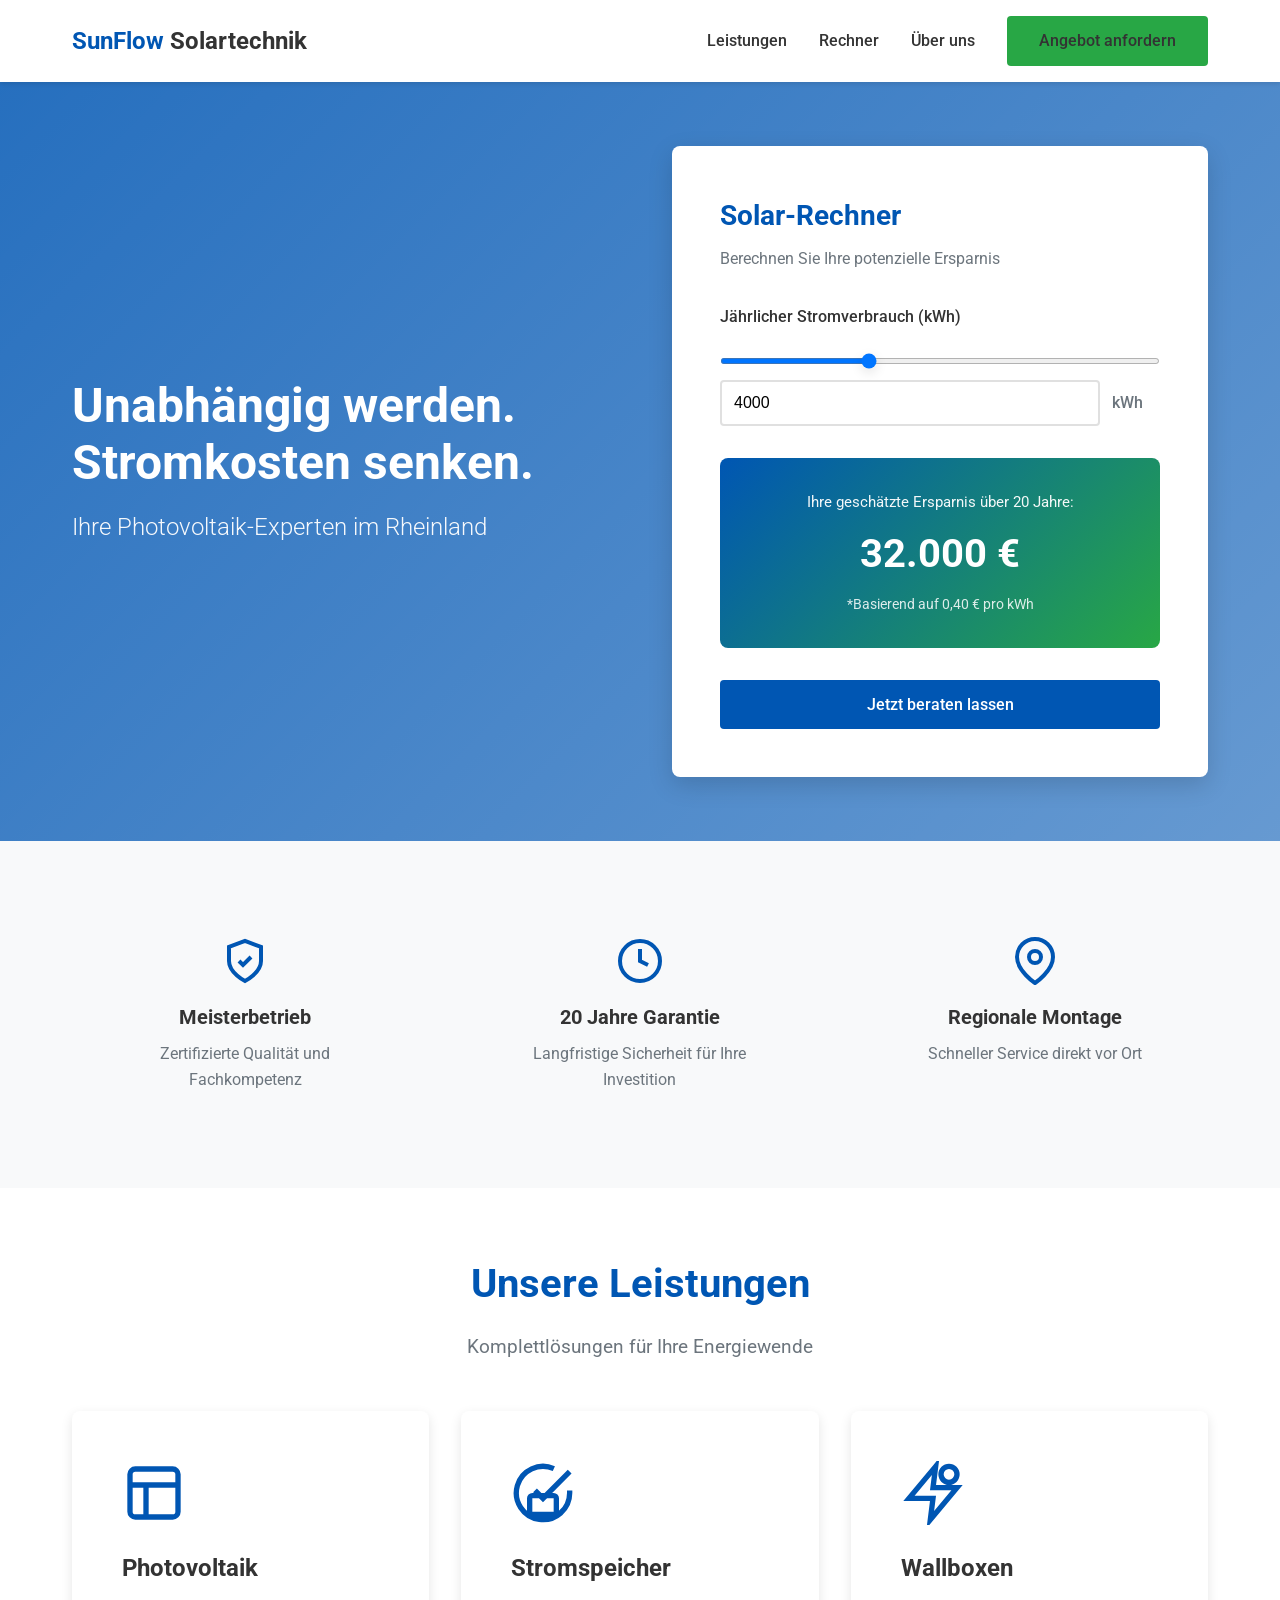
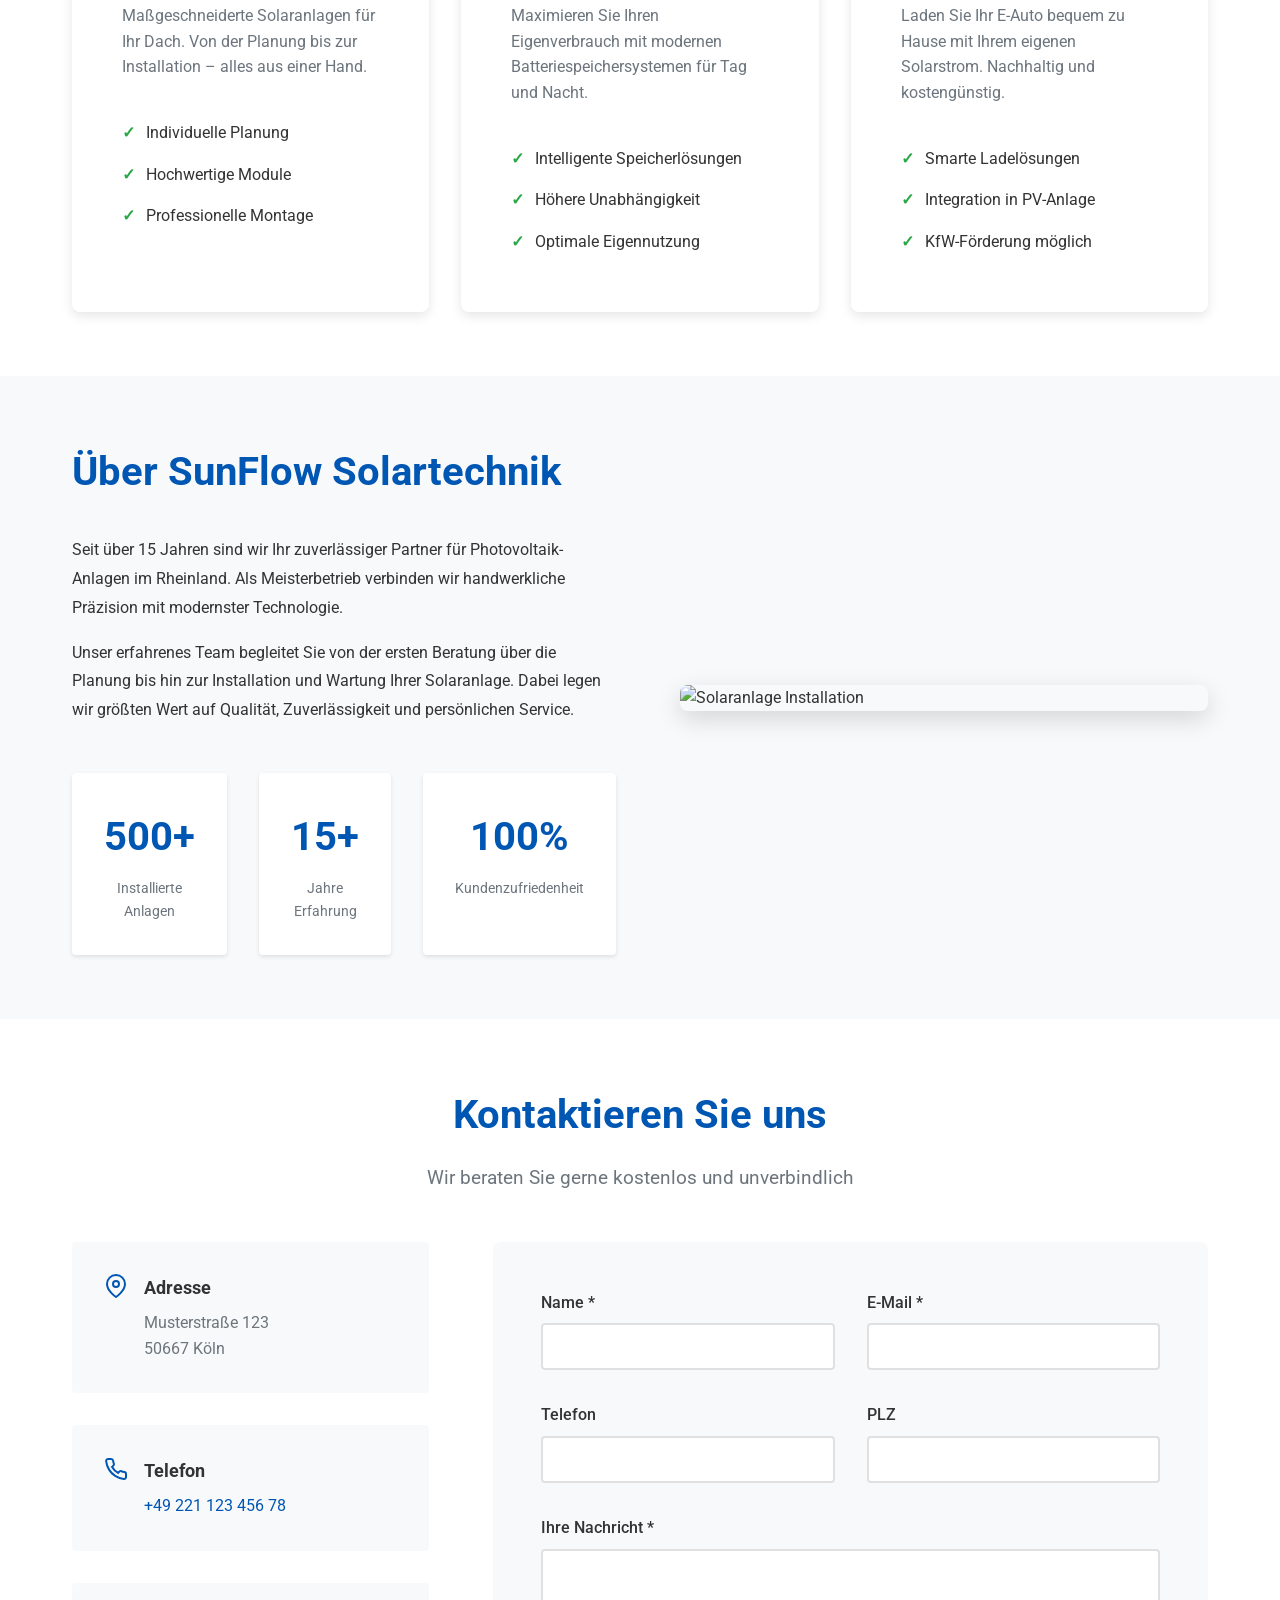
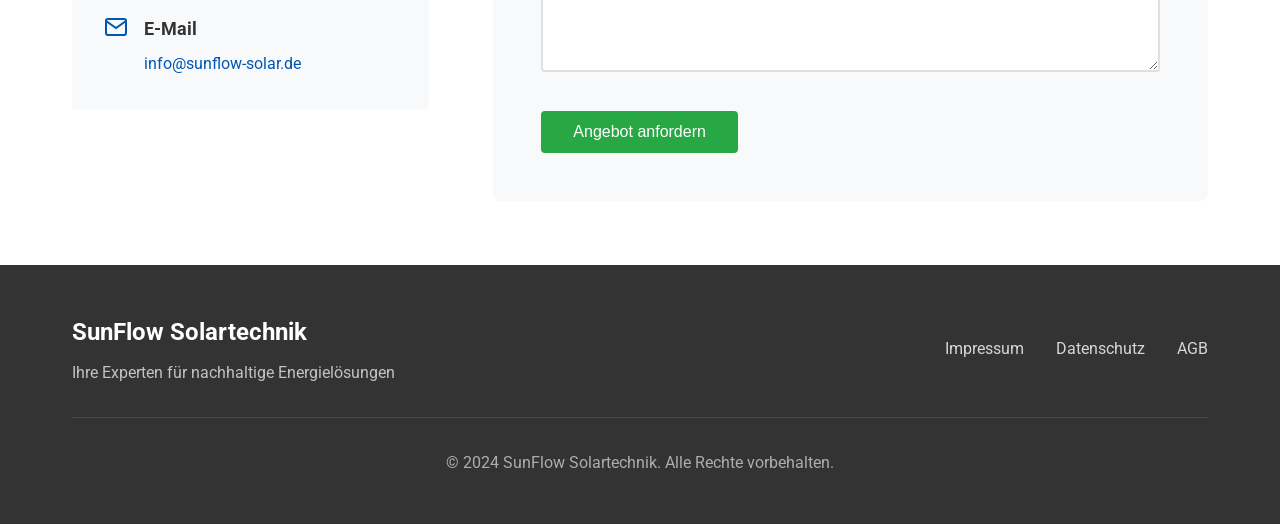
==== index.html @ fd7cbf9b "d" ====
<!DOCTYPE html>
<html lang="de">
<head>
    <meta charset="UTF-8">
    <meta name="viewport" content="width=device-width, initial-scale=1.0">
    <meta name="description" content="SunFlow Solartechnik - Ihre Photovoltaik-Experten im Rheinland. Unabhängig werden und Stromkosten senken mit maßgeschneiderten Solarlösungen.">
    <title>SunFlow Solartechnik | Photovoltaik-Experten im Rheinland</title>
    <link rel="preconnect" href="https://fonts.googleapis.com">
    <link rel="preconnect" href="https://fonts.gstatic.com" crossorigin>
    <link href="https://fonts.googleapis.com/css2?family=Roboto:wght@300;400;500;700&display=swap" rel="stylesheet">
    <link rel="stylesheet" href="styles.css">
</head>
<body>
    <!-- Header -->
    <header class="header">
        <div class="container">
            <div class="header-content">
                <div class="logo">
                    <h1>SunFlow <span>Solartechnik</span></h1>
                </div>
                
                <!-- Mobile Menu Toggle -->
                <button class="mobile-menu-toggle" id="mobileMenuToggle" aria-label="Menü öffnen">
                    <span></span>
                    <span></span>
                    <span></span>
                </button>
                
                <nav class="nav" id="mainNav">
                    <ul>
                        <li><a href="#leistungen">Leistungen</a></li>
                        <li><a href="#rechner">Rechner</a></li>
                        <li><a href="#ueber-uns">Über uns</a></li>
                    </ul>
                    <a href="#kontakt" class="btn btn-primary">Angebot anfordern</a>
                </nav>
            </div>
        </div>
    </header>

    <!-- Hero Section with Calculator -->
    <section class="hero" id="hero">
        <div class="hero-bg"></div>
        <div class="hero-overlay"></div>
        <div class="container">
            <div class="hero-content">
                <div class="hero-text">
                    <h2 class="hero-title">Unabhängig werden. Stromkosten senken.</h2>
                    <p class="hero-subtitle">Ihre Photovoltaik-Experten im Rheinland</p>
                </div>
                
                <!-- Solar Calculator Widget -->
                <div class="calculator-widget" id="rechner">
                    <h3>Solar-Rechner</h3>
                    <p class="calculator-description">Berechnen Sie Ihre potenzielle Ersparnis</p>
                    
                    <div class="calculator-form">
                        <label for="stromverbrauch">Jährlicher Stromverbrauch (kWh)</label>
                        <div class="input-group">
                            <input 
                                type="range" 
                                id="stromverbrauch" 
                                min="1000" 
                                max="10000" 
                                step="100" 
                                value="4000"
                                class="slider"
                            >
                            <input 
                                type="number" 
                                id="stromverbrauchNumber" 
                                min="1000" 
                                max="10000" 
                                step="100" 
                                value="4000"
                                class="number-input"
                            >
                            <span class="unit">kWh</span>
                        </div>
                        
                        <div class="result-box">
                            <p class="result-label">Ihre geschätzte Ersparnis über 20 Jahre:</p>
                            <p class="result-value" id="ersparnis">32.000 €</p>
                            <p class="result-note">*Basierend auf 0,40 € pro kWh</p>
                        </div>
                        
                        <a href="#kontakt" class="btn btn-secondary">Jetzt beraten lassen</a>
                    </div>
                </div>
            </div>
        </div>
    </section>

    <!-- Trust Section -->
    <section class="trust-section">
        <div class="container">
            <div class="trust-grid">
                <div class="trust-item">
                    <div class="trust-icon">
                        <svg width="48" height="48" viewBox="0 0 24 24" fill="none" stroke="currentColor" stroke-width="2">
                            <path d="M12 22s8-4 8-10V5l-8-3-8 3v7c0 6 8 10 8 10z"/>
                            <path d="M9 12l2 2 4-4"/>
                        </svg>
                    </div>
                    <h3>Meisterbetrieb</h3>
                    <p>Zertifizierte Qualität und Fachkompetenz</p>
                </div>
                
                <div class="trust-item">
                    <div class="trust-icon">
                        <svg width="48" height="48" viewBox="0 0 24 24" fill="none" stroke="currentColor" stroke-width="2">
                            <circle cx="12" cy="12" r="10"/>
                            <path d="M12 6v6l4 2"/>
                        </svg>
                    </div>
                    <h3>20 Jahre Garantie</h3>
                    <p>Langfristige Sicherheit für Ihre Investition</p>
                </div>
                
                <div class="trust-item">
                    <div class="trust-icon">
                        <svg width="48" height="48" viewBox="0 0 24 24" fill="none" stroke="currentColor" stroke-width="2">
                            <path d="M21 10c0 7-9 13-9 13s-9-6-9-13a9 9 0 0 1 18 0z"/>
                            <circle cx="12" cy="10" r="3"/>
                        </svg>
                    </div>
                    <h3>Regionale Montage</h3>
                    <p>Schneller Service direkt vor Ort</p>
                </div>
            </div>
        </div>
    </section>

    <!-- Services Section -->
    <section class="services-section" id="leistungen">
        <div class="container">
            <h2 class="section-title">Unsere Leistungen</h2>
            <p class="section-subtitle">Komplettlösungen für Ihre Energiewende</p>
            
            <div class="services-grid">
                <div class="service-card">
                    <div class="service-icon">
                        <svg width="64" height="64" viewBox="0 0 24 24" fill="none" stroke="currentColor" stroke-width="2">
                            <rect x="3" y="3" width="18" height="18" rx="2"/>
                            <path d="M3 9h18"/>
                            <path d="M9 21V9"/>
                        </svg>
                    </div>
                    <h3>Photovoltaik</h3>
                    <p>Maßgeschneiderte Solaranlagen für Ihr Dach. Von der Planung bis zur Installation – alles aus einer Hand.</p>
                    <ul class="service-features">
                        <li>Individuelle Planung</li>
                        <li>Hochwertige Module</li>
                        <li>Professionelle Montage</li>
                    </ul>
                </div>
                
                <div class="service-card">
                    <div class="service-icon">
                        <svg width="64" height="64" viewBox="0 0 24 24" fill="none" stroke="currentColor" stroke-width="2">
                            <path d="M22 11.08V12a10 10 0 1 1-5.93-9.14"/>
                            <polyline points="22 4 12 14.01 9 11.01"/>
                            <rect x="7" y="13" width="10" height="7" rx="1"/>
                        </svg>
                    </div>
                    <h3>Stromspeicher</h3>
                    <p>Maximieren Sie Ihren Eigenverbrauch mit modernen Batteriespeichersystemen für Tag und Nacht.</p>
                    <ul class="service-features">
                        <li>Intelligente Speicherlösungen</li>
                        <li>Höhere Unabhängigkeit</li>
                        <li>Optimale Eigennutzung</li>
                    </ul>
                </div>
                
                <div class="service-card">
                    <div class="service-icon">
                        <svg width="64" height="64" viewBox="0 0 24 24" fill="none" stroke="currentColor" stroke-width="2">
                            <path d="M13 2L3 14h9l-1 8 10-12h-9l1-8z"/>
                            <circle cx="18" cy="5" r="3"/>
                        </svg>
                    </div>
                    <h3>Wallboxen</h3>
                    <p>Laden Sie Ihr E-Auto bequem zu Hause mit Ihrem eigenen Solarstrom. Nachhaltig und kostengünstig.</p>
                    <ul class="service-features">
                        <li>Smarte Ladelösungen</li>
                        <li>Integration in PV-Anlage</li>
                        <li>KfW-Förderung möglich</li>
                    </ul>
                </div>
            </div>
        </div>
    </section>

    <!-- About Section -->
    <section class="about-section" id="ueber-uns">
        <div class="container">
            <div class="about-content">
                <div class="about-text">
                    <h2>Über SunFlow Solartechnik</h2>
                    <p>Seit über 15 Jahren sind wir Ihr zuverlässiger Partner für Photovoltaik-Anlagen im Rheinland. Als Meisterbetrieb verbinden wir handwerkliche Präzision mit modernster Technologie.</p>
                    <p>Unser erfahrenes Team begleitet Sie von der ersten Beratung über die Planung bis hin zur Installation und Wartung Ihrer Solaranlage. Dabei legen wir größten Wert auf Qualität, Zuverlässigkeit und persönlichen Service.</p>
                    <div class="stats">
                        <div class="stat-item">
                            <span class="stat-number">500+</span>
                            <span class="stat-label">Installierte Anlagen</span>
                        </div>
                        <div class="stat-item">
                            <span class="stat-number">15+</span>
                            <span class="stat-label">Jahre Erfahrung</span>
                        </div>
                        <div class="stat-item">
                            <span class="stat-number">100%</span>
                            <span class="stat-label">Kundenzufriedenheit</span>
                        </div>
                    </div>
                </div>
                <div class="about-image">
                    <img src="https://images.unsplash.com/photo-1509391366360-2e959784a276?w=800&h=600&fit=crop" alt="Solaranlage Installation">
                </div>
            </div>
        </div>
    </section>

    <!-- Contact Section -->
    <section class="contact-section" id="kontakt">
        <div class="container">
            <h2 class="section-title">Kontaktieren Sie uns</h2>
            <p class="section-subtitle">Wir beraten Sie gerne kostenlos und unverbindlich</p>
            
            <div class="contact-content">
                <div class="contact-info">
                    <div class="contact-item">
                        <svg width="24" height="24" viewBox="0 0 24 24" fill="none" stroke="currentColor" stroke-width="2">
                            <path d="M21 10c0 7-9 13-9 13s-9-6-9-13a9 9 0 0 1 18 0z"/>
                            <circle cx="12" cy="10" r="3"/>
                        </svg>
                        <div>
                            <h4>Adresse</h4>
                            <p>Musterstraße 123<br>50667 Köln</p>
                        </div>
                    </div>
                    
                    <div class="contact-item">
                        <svg width="24" height="24" viewBox="0 0 24 24" fill="none" stroke="currentColor" stroke-width="2">
                            <path d="M22 16.92v3a2 2 0 0 1-2.18 2 19.79 19.79 0 0 1-8.63-3.07 19.5 19.5 0 0 1-6-6 19.79 19.79 0 0 1-3.07-8.67A2 2 0 0 1 4.11 2h3a2 2 0 0 1 2 1.72 12.84 12.84 0 0 0 .7 2.81 2 2 0 0 1-.45 2.11L8.09 9.91a16 16 0 0 0 6 6l1.27-1.27a2 2 0 0 1 2.11-.45 12.84 12.84 0 0 0 2.81.7A2 2 0 0 1 22 16.92z"/>
                        </svg>
                        <div>
                            <h4>Telefon</h4>
                            <p><a href="tel:+4922112345678">+49 221 123 456 78</a></p>
                        </div>
                    </div>
                    
                    <div class="contact-item">
                        <svg width="24" height="24" viewBox="0 0 24 24" fill="none" stroke="currentColor" stroke-width="2">
                            <path d="M4 4h16c1.1 0 2 .9 2 2v12c0 1.1-.9 2-2 2H4c-1.1 0-2-.9-2-2V6c0-1.1.9-2 2-2z"/>
                            <polyline points="22,6 12,13 2,6"/>
                        </svg>
                        <div>
                            <h4>E-Mail</h4>
                            <p><a href="mailto:info@sunflow-solar.de">info@sunflow-solar.de</a></p>
                        </div>
                    </div>
                </div>
                
                <form class="contact-form" id="contactForm">
                    <div class="form-row">
                        <div class="form-group">
                            <label for="name">Name *</label>
                            <input type="text" id="name" name="name" required>
                        </div>
                        <div class="form-group">
                            <label for="email">E-Mail *</label>
                            <input type="email" id="email" name="email" required>
                        </div>
                    </div>
                    
                    <div class="form-row">
                        <div class="form-group">
                            <label for="phone">Telefon</label>
                            <input type="tel" id="phone" name="phone">
                        </div>
                        <div class="form-group">
                            <label for="plz">PLZ</label>
                            <input type="text" id="plz" name="plz" maxlength="5">
                        </div>
                    </div>
                    
                    <div class="form-group">
                        <label for="message">Ihre Nachricht *</label>
                        <textarea id="message" name="message" rows="5" required></textarea>
                    </div>
                    
                    <button type="submit" class="btn btn-primary">Angebot anfordern</button>
                </form>
            </div>
        </div>
    </section>

    <!-- Footer -->
    <footer class="footer">
        <div class="container">
            <div class="footer-content">
                <div class="footer-brand">
                    <h3>SunFlow Solartechnik</h3>
                    <p>Ihre Experten für nachhaltige Energielösungen</p>
                </div>
                
                <div class="footer-links">
                    <a href="#impressum">Impressum</a>
                    <a href="#datenschutz">Datenschutz</a>
                    <a href="#agb">AGB</a>
                </div>
            </div>
            
            <div class="footer-bottom">
                <p>&copy; 2024 SunFlow Solartechnik. Alle Rechte vorbehalten.</p>
            </div>
        </div>
    </footer>

    <script src="script.js"></script>
</body>
</html>
---- styles.css ----
/* ====================================
   CSS Variables - Design System
   ==================================== */
:root {
    /* Colors */
    --color-white: #ffffff;
    --color-dark: #333333;
    --color-tech-blue: #0056b3;
    --color-eco-green: #28a745;
    --color-light-gray: #f8f9fa;
    --color-medium-gray: #6c757d;
    --color-border: #e0e0e0;
    
    /* Typography */
    --font-primary: 'Roboto', sans-serif;
    --font-weight-light: 300;
    --font-weight-regular: 400;
    --font-weight-medium: 500;
    --font-weight-bold: 700;
    
    /* Spacing */
    --spacing-xs: 0.5rem;
    --spacing-sm: 1rem;
    --spacing-md: 2rem;
    --spacing-lg: 3rem;
    --spacing-xl: 4rem;
    
    /* Border Radius */
    --radius-sm: 4px;
    --radius-md: 8px;
    
    /* Shadows */
    --shadow-sm: 0 2px 4px rgba(0, 0, 0, 0.1);
    --shadow-md: 0 4px 12px rgba(0, 0, 0, 0.1);
    --shadow-lg: 0 8px 24px rgba(0, 0, 0, 0.15);
    
    /* Transitions */
    --transition-base: all 0.3s ease;
}

/* ====================================
   Reset & Base Styles
   ==================================== */
* {
    margin: 0;
    padding: 0;
    box-sizing: border-box;
}

html {
    scroll-behavior: smooth;
}

body {
    font-family: var(--font-primary);
    font-weight: var(--font-weight-regular);
    color: var(--color-dark);
    background-color: var(--color-white);
    line-height: 1.6;
    overflow-x: hidden;
}

img {
    max-width: 100%;
    height: auto;
    display: block;
}

a {
    text-decoration: none;
    color: inherit;
    transition: var(--transition-base);
}

ul {
    list-style: none;
}

/* ====================================
   Layout Container
   ==================================== */
.container {
    max-width: 1200px;
    margin: 0 auto;
    padding: 0 var(--spacing-md);
}

/* ====================================
   Header & Navigation
   ==================================== */
.header {
    background-color: var(--color-white);
    box-shadow: var(--shadow-sm);
    position: sticky;
    top: 0;
    z-index: 1000;
}

.header-content {
    display: flex;
    justify-content: space-between;
    align-items: center;
    padding: var(--spacing-sm) 0;
}

.logo h1 {
    font-size: 1.5rem;
    font-weight: var(--font-weight-bold);
    color: var(--color-tech-blue);
}

.logo span {
    color: var(--color-dark);
}

.nav {
    display: flex;
    align-items: center;
    gap: var(--spacing-md);
}

.nav ul {
    display: flex;
    gap: var(--spacing-md);
}

.nav a {
    font-weight: var(--font-weight-medium);
    color: var(--color-dark);
}

.nav a:hover {
    color: var(--color-tech-blue);
}

/* Mobile Menu Toggle */
.mobile-menu-toggle {
    display: none;
    flex-direction: column;
    gap: 5px;
    background: none;
    border: none;
    cursor: pointer;
    padding: 5px;
}

.mobile-menu-toggle span {
    display: block;
    width: 25px;
    height: 3px;
    background-color: var(--color-dark);
    transition: var(--transition-base);
}

.mobile-menu-toggle.active span:nth-child(1) {
    transform: rotate(45deg) translate(7px, 7px);
}

.mobile-menu-toggle.active span:nth-child(2) {
    opacity: 0;
}

.mobile-menu-toggle.active span:nth-child(3) {
    transform: rotate(-45deg) translate(7px, -7px);
}

/* ====================================
   Buttons
   ==================================== */
.btn {
    display: inline-block;
    padding: 12px 32px;
    font-weight: var(--font-weight-medium);
    text-align: center;
    border-radius: var(--radius-sm);
    cursor: pointer;
    transition: var(--transition-base);
    border: none;
    font-size: 1rem;
}

.btn-primary {
    background-color: var(--color-eco-green);
    color: var(--color-white);
}

.btn-primary:hover {
    background-color: #218838;
    transform: translateY(-2px);
    box-shadow: var(--shadow-md);
}

.btn-secondary {
    background-color: var(--color-tech-blue);
    color: var(--color-white);
    width: 100%;
}

.btn-secondary:hover {
    background-color: #004494;
    transform: translateY(-2px);
    box-shadow: var(--shadow-md);
}

/* ====================================
   Hero Section
   ==================================== */
.hero {
    position: relative;
    min-height: 700px;
    display: flex;
    align-items: center;
    overflow: hidden;
}

.hero-bg {
    position: absolute;
    top: 0;
    left: 0;
    width: 100%;
    height: 100%;
    background-image: url('https://images.unsplash.com/photo-1509391366360-2e959784a276?w=1600&h=900&fit=crop');
    background-size: cover;
    background-position: center;
    z-index: 1;
}

.hero-overlay {
    position: absolute;
    top: 0;
    left: 0;
    width: 100%;
    height: 100%;
    background: linear-gradient(135deg, rgba(0, 86, 179, 0.85) 0%, rgba(0, 86, 179, 0.6) 100%);
    z-index: 2;
}

.hero-content {
    position: relative;
    z-index: 3;
    display: grid;
    grid-template-columns: 1fr 1fr;
    gap: var(--spacing-xl);
    align-items: center;
    padding: var(--spacing-xl) 0;
}

.hero-text {
    color: var(--color-white);
}

.hero-title {
    font-size: 3rem;
    font-weight: var(--font-weight-bold);
    line-height: 1.2;
    margin-bottom: var(--spacing-sm);
}

.hero-subtitle {
    font-size: 1.5rem;
    font-weight: var(--font-weight-light);
    opacity: 0.95;
}

/* ====================================
   Calculator Widget
   ==================================== */
.calculator-widget {
    background-color: var(--color-white);
    padding: var(--spacing-lg);
    border-radius: var(--radius-md);
    box-shadow: var(--shadow-lg);
}

.calculator-widget h3 {
    font-size: 1.75rem;
    color: var(--color-tech-blue);
    margin-bottom: var(--spacing-xs);
}

.calculator-description {
    color: var(--color-medium-gray);
    margin-bottom: var(--spacing-md);
}

.calculator-form label {
    display: block;
    font-weight: var(--font-weight-medium);
    margin-bottom: var(--spacing-sm);
    color: var(--color-dark);
}

.input-group {
    margin-bottom: var(--spacing-md);
}

.slider {
    width: 100%;
    height: 6px;
    border-radius: 3px;
    background: linear-gradient(to right, var(--color-tech-blue), var(--color-eco-green));
    outline: none;
    margin-bottom: var(--spacing-sm);
    cursor: pointer;
}

.slider::-webkit-slider-thumb {
    -webkit-appearance: none;
    appearance: none;
    width: 20px;
    height: 20px;
    border-radius: 50%;
    background: var(--color-tech-blue);
    cursor: pointer;
    box-shadow: var(--shadow-md);
}

.slider::-moz-range-thumb {
    width: 20px;
    height: 20px;
    border-radius: 50%;
    background: var(--color-tech-blue);
    cursor: pointer;
    box-shadow: var(--shadow-md);
    border: none;
}

.number-input {
    width: calc(100% - 60px);
    padding: 12px;
    border: 2px solid var(--color-border);
    border-radius: var(--radius-sm);
    font-size: 1rem;
    margin-right: var(--spacing-xs);
}

.unit {
    font-weight: var(--font-weight-medium);
    color: var(--color-medium-gray);
}

.result-box {
    background: linear-gradient(135deg, var(--color-tech-blue), var(--color-eco-green));
    padding: var(--spacing-md);
    border-radius: var(--radius-md);
    text-align: center;
    margin-bottom: var(--spacing-md);
    color: var(--color-white);
}

.result-label {
    font-size: 0.95rem;
    margin-bottom: var(--spacing-xs);
    opacity: 0.95;
}

.result-value {
    font-size: 2.5rem;
    font-weight: var(--font-weight-bold);
    margin-bottom: var(--spacing-xs);
}

.result-note {
    font-size: 0.85rem;
    opacity: 0.85;
}

/* ====================================
   Trust Section
   ==================================== */
.trust-section {
    padding: var(--spacing-xl) 0;
    background-color: var(--color-light-gray);
}

.trust-grid {
    display: grid;
    grid-template-columns: repeat(3, 1fr);
    gap: var(--spacing-lg);
}

.trust-item {
    text-align: center;
    padding: var(--spacing-md);
}

.trust-icon {
    color: var(--color-tech-blue);
    margin-bottom: var(--spacing-sm);
    display: flex;
    justify-content: center;
}

.trust-item h3 {
    font-size: 1.25rem;
    margin-bottom: var(--spacing-xs);
    color: var(--color-dark);
}

.trust-item p {
    color: var(--color-medium-gray);
}

/* ====================================
   Services Section
   ==================================== */
.services-section {
    padding: var(--spacing-xl) 0;
}

.section-title {
    font-size: 2.5rem;
    text-align: center;
    color: var(--color-tech-blue);
    margin-bottom: var(--spacing-sm);
}

.section-subtitle {
    text-align: center;
    color: var(--color-medium-gray);
    font-size: 1.2rem;
    margin-bottom: var(--spacing-lg);
}

.services-grid {
    display: grid;
    grid-template-columns: repeat(3, 1fr);
    gap: var(--spacing-md);
}

.service-card {
    background-color: var(--color-white);
    padding: var(--spacing-lg);
    border-radius: var(--radius-md);
    box-shadow: var(--shadow-md);
    transition: var(--transition-base);
    border: 2px solid transparent;
}

.service-card:hover {
    transform: translateY(-5px);
    box-shadow: var(--shadow-lg);
    border-color: var(--color-tech-blue);
}

.service-icon {
    color: var(--color-tech-blue);
    margin-bottom: var(--spacing-sm);
}

.service-card h3 {
    font-size: 1.5rem;
    margin-bottom: var(--spacing-sm);
    color: var(--color-dark);
}

.service-card > p {
    color: var(--color-medium-gray);
    margin-bottom: var(--spacing-md);
}

.service-features {
    margin-top: var(--spacing-md);
}

.service-features li {
    padding: var(--spacing-xs) 0;
    color: var(--color-dark);
    position: relative;
    padding-left: 24px;
}

.service-features li::before {
    content: "✓";
    position: absolute;
    left: 0;
    color: var(--color-eco-green);
    font-weight: var(--font-weight-bold);
}

/* ====================================
   About Section
   ==================================== */
.about-section {
    padding: var(--spacing-xl) 0;
    background-color: var(--color-light-gray);
}

.about-content {
    display: grid;
    grid-template-columns: 1fr 1fr;
    gap: var(--spacing-xl);
    align-items: center;
}

.about-text h2 {
    font-size: 2.5rem;
    color: var(--color-tech-blue);
    margin-bottom: var(--spacing-md);
}

.about-text p {
    color: var(--color-dark);
    margin-bottom: var(--spacing-sm);
    line-height: 1.8;
}

.stats {
    display: grid;
    grid-template-columns: repeat(3, 1fr);
    gap: var(--spacing-md);
    margin-top: var(--spacing-lg);
}

.stat-item {
    text-align: center;
    padding: var(--spacing-md);
    background-color: var(--color-white);
    border-radius: var(--radius-sm);
    box-shadow: var(--shadow-sm);
}

.stat-number {
    display: block;
    font-size: 2.5rem;
    font-weight: var(--font-weight-bold);
    color: var(--color-tech-blue);
    margin-bottom: var(--spacing-xs);
}

.stat-label {
    display: block;
    font-size: 0.9rem;
    color: var(--color-medium-gray);
}

.about-image {
    border-radius: var(--radius-md);
    overflow: hidden;
    box-shadow: var(--shadow-lg);
}

/* ====================================
   Contact Section
   ==================================== */
.contact-section {
    padding: var(--spacing-xl) 0;
}

.contact-content {
    display: grid;
    grid-template-columns: 1fr 2fr;
    gap: var(--spacing-xl);
    margin-top: var(--spacing-lg);
}

.contact-info {
    display: flex;
    flex-direction: column;
    gap: var(--spacing-md);
}

.contact-item {
    display: flex;
    gap: var(--spacing-sm);
    padding: var(--spacing-md);
    background-color: var(--color-light-gray);
    border-radius: var(--radius-sm);
}

.contact-item svg {
    color: var(--color-tech-blue);
    flex-shrink: 0;
}

.contact-item h4 {
    font-size: 1.1rem;
    margin-bottom: var(--spacing-xs);
    color: var(--color-dark);
}

.contact-item p {
    color: var(--color-medium-gray);
}

.contact-item a {
    color: var(--color-tech-blue);
}

.contact-item a:hover {
    text-decoration: underline;
}

/* Contact Form */
.contact-form {
    background-color: var(--color-light-gray);
    padding: var(--spacing-lg);
    border-radius: var(--radius-md);
}

.form-row {
    display: grid;
    grid-template-columns: 1fr 1fr;
    gap: var(--spacing-md);
}

.form-group {
    margin-bottom: var(--spacing-md);
}

.form-group label {
    display: block;
    font-weight: var(--font-weight-medium);
    margin-bottom: var(--spacing-xs);
    color: var(--color-dark);
}

.form-group input,
.form-group textarea {
    width: 100%;
    padding: 12px;
    border: 2px solid var(--color-border);
    border-radius: var(--radius-sm);
    font-family: var(--font-primary);
    font-size: 1rem;
    transition: var(--transition-base);
}

.form-group input:focus,
.form-group textarea:focus {
    outline: none;
    border-color: var(--color-tech-blue);
}

/* ====================================
   Footer
   ==================================== */
.footer {
    background-color: var(--color-dark);
    color: var(--color-white);
    padding: var(--spacing-lg) 0;
}

.footer-content {
    display: flex;
    justify-content: space-between;
    align-items: center;
    padding-bottom: var(--spacing-md);
    border-bottom: 1px solid rgba(255, 255, 255, 0.1);
}

.footer-brand h3 {
    font-size: 1.5rem;
    margin-bottom: var(--spacing-xs);
}

.footer-brand p {
    color: rgba(255, 255, 255, 0.7);
}

.footer-links {
    display: flex;
    gap: var(--spacing-md);
}

.footer-links a {
    color: rgba(255, 255, 255, 0.8);
}

.footer-links a:hover {
    color: var(--color-white);
}

.footer-bottom {
    padding-top: var(--spacing-md);
    text-align: center;
    color: rgba(255, 255, 255, 0.6);
}

/* ====================================
   Responsive Design
   ==================================== */
@media (max-width: 768px) {
    /* Header */
    .mobile-menu-toggle {
        display: flex;
    }
    
    .nav {
        position: fixed;
        top: 70px;
        left: 0;
        width: 100%;
        background-color: var(--color-white);
        flex-direction: column;
        padding: var(--spacing-md);
        box-shadow: var(--shadow-md);
        transform: translateY(-100%);
        opacity: 0;
        transition: var(--transition-base);
        pointer-events: none;
    }
    
    .nav.active {
        transform: translateY(0);
        opacity: 1;
        pointer-events: all;
    }
    
    .nav ul {
        flex-direction: column;
        width: 100%;
    }
    
    .nav ul li {
        width: 100%;
        text-align: center;
        padding: var(--spacing-sm) 0;
        border-bottom: 1px solid var(--color-border);
    }
    
    .nav .btn {
        width: 100%;
    }
    
    /* Hero */
    .hero-content {
        grid-template-columns: 1fr;
        gap: var(--spacing-md);
    }
    
    .hero-title {
        font-size: 2rem;
    }
    
    .hero-subtitle {
        font-size: 1.2rem;
    }
    
    /* Trust Section */
    .trust-grid {
        grid-template-columns: 1fr;
    }
    
    /* Services */
    .services-grid {
        grid-template-columns: 1fr;
    }
    
    /* About */
    .about-content {
        grid-template-columns: 1fr;
    }
    
    .stats {
        grid-template-columns: 1fr;
    }
    
    /* Contact */
    .contact-content {
        grid-template-columns: 1fr;
    }
    
    .form-row {
        grid-template-columns: 1fr;
    }
    
    /* Footer */
    .footer-content {
        flex-direction: column;
        gap: var(--spacing-md);
        text-align: center;
    }
    
    .footer-links {
        flex-direction: column;
    }
}

@media (min-width: 769px) and (max-width: 1024px) {
    .services-grid {
        grid-template-columns: repeat(2, 1fr);
    }
    
    .trust-grid {
        grid-template-columns: repeat(2, 1fr);
    }
}
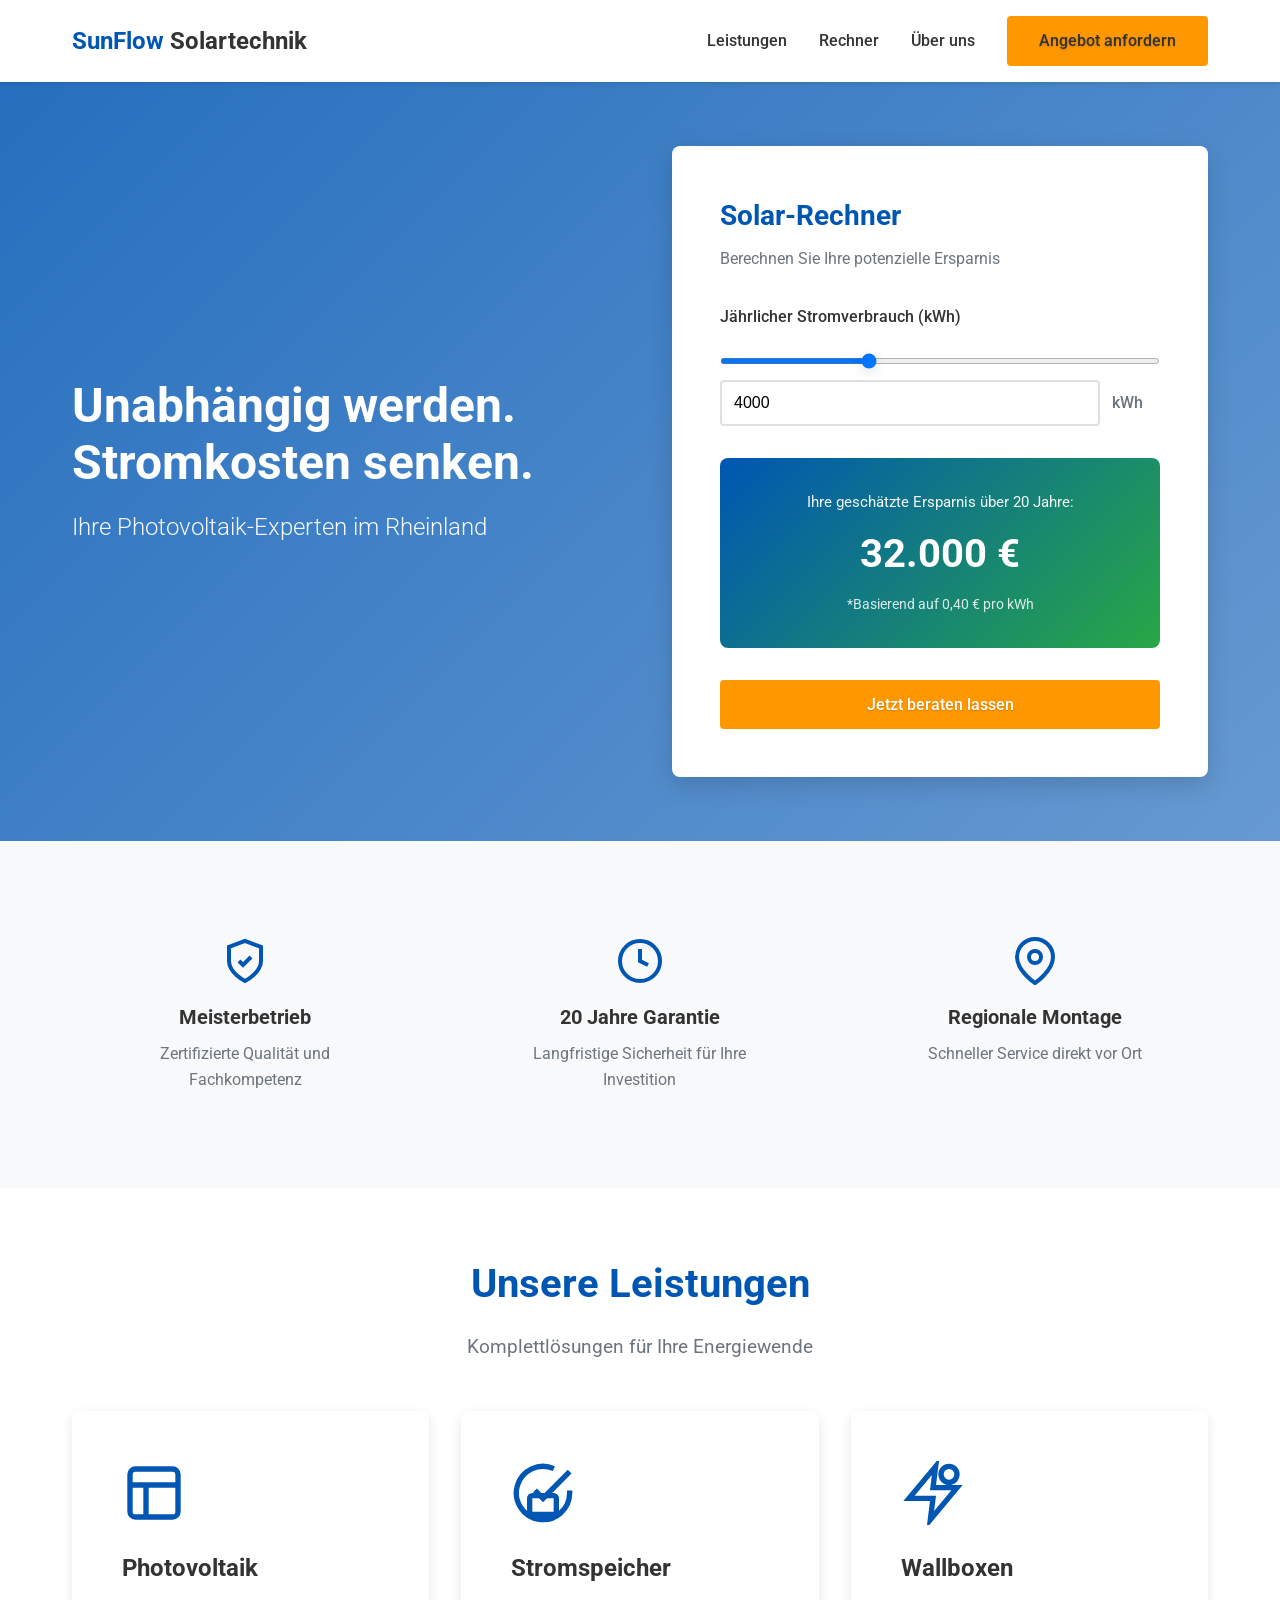
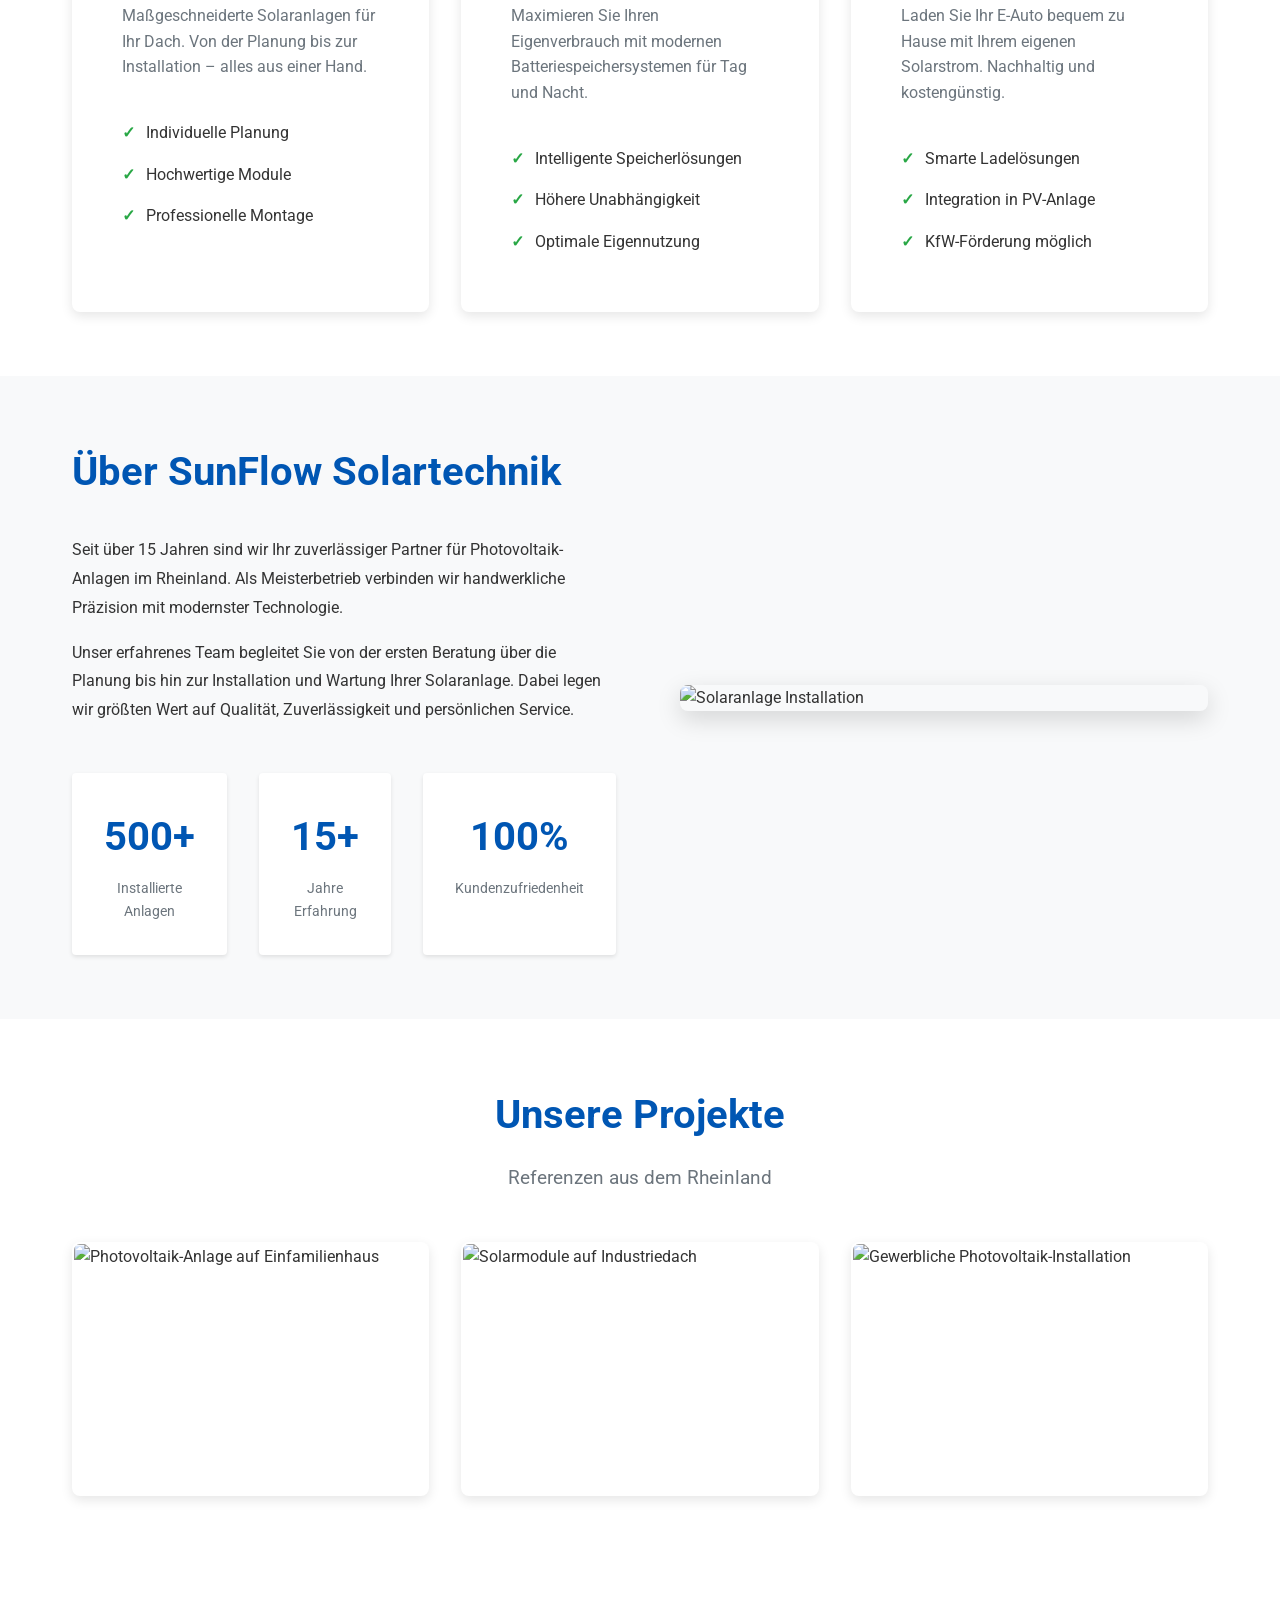
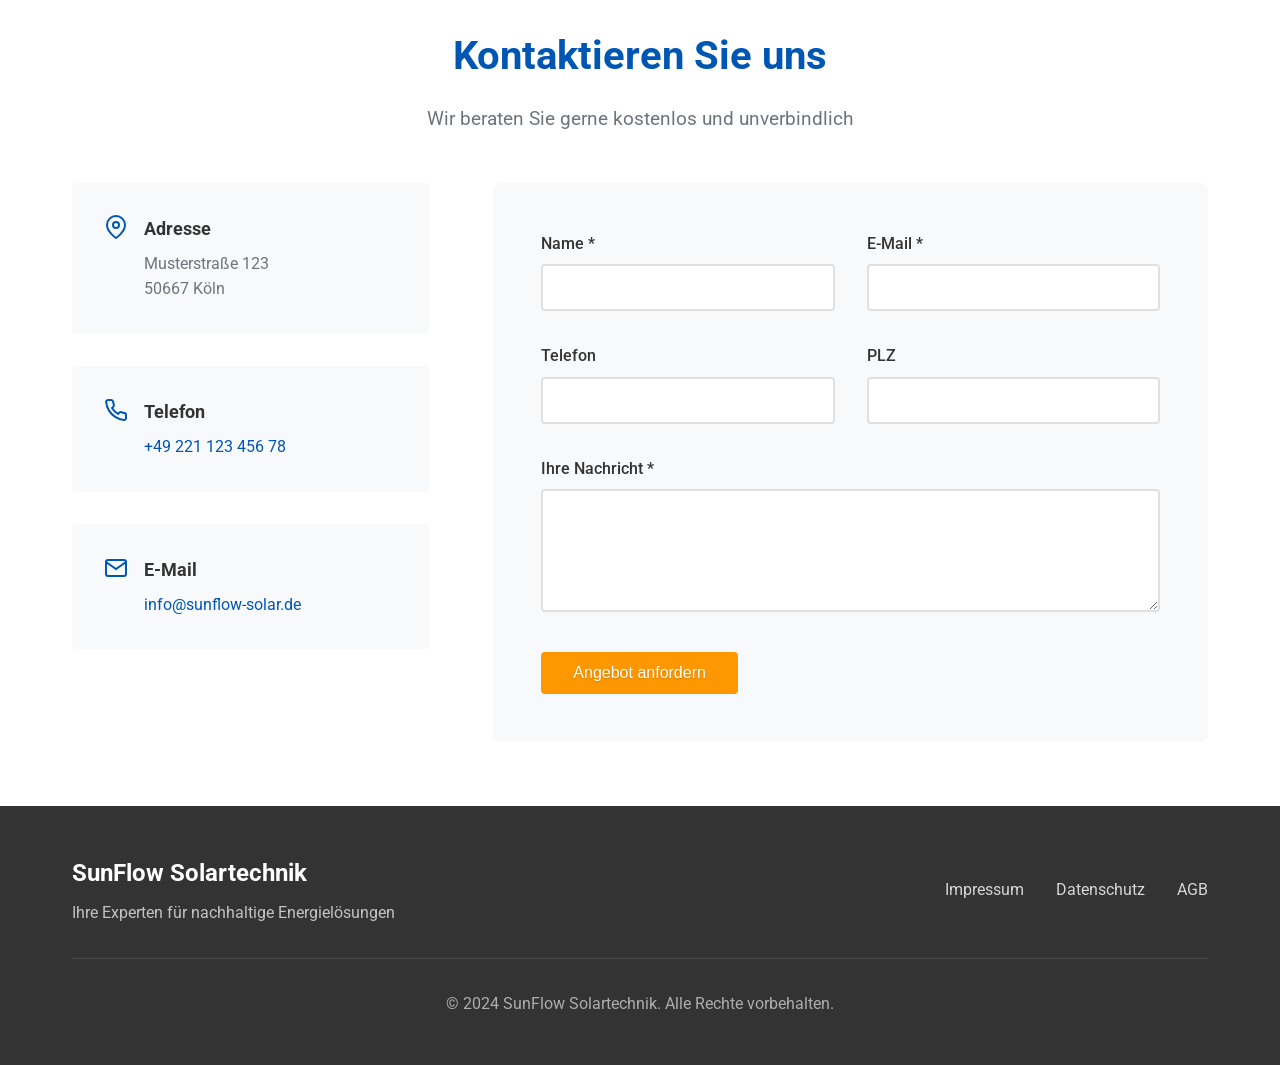
==== commit 011a5245: "d" ====
--- a/index.html
+++ b/index.html
@@ -1,15 +1,18 @@
 <!DOCTYPE html>
 <html lang="de">
+
 <head>
     <meta charset="UTF-8">
     <meta name="viewport" content="width=device-width, initial-scale=1.0">
-    <meta name="description" content="SunFlow Solartechnik - Ihre Photovoltaik-Experten im Rheinland. Unabhängig werden und Stromkosten senken mit maßgeschneiderten Solarlösungen.">
+    <meta name="description"
+        content="SunFlow Solartechnik - Ihre Photovoltaik-Experten im Rheinland. Unabhängig werden und Stromkosten senken mit maßgeschneiderten Solarlösungen.">
     <title>SunFlow Solartechnik | Photovoltaik-Experten im Rheinland</title>
     <link rel="preconnect" href="https://fonts.googleapis.com">
     <link rel="preconnect" href="https://fonts.gstatic.com" crossorigin>
     <link href="https://fonts.googleapis.com/css2?family=Roboto:wght@300;400;500;700&display=swap" rel="stylesheet">
     <link rel="stylesheet" href="styles.css">
 </head>
+
 <body>
     <!-- Header -->
     <header class="header">
@@ -18,14 +21,14 @@
                 <div class="logo">
                     <h1>SunFlow <span>Solartechnik</span></h1>
                 </div>
-                
+
                 <!-- Mobile Menu Toggle -->
                 <button class="mobile-menu-toggle" id="mobileMenuToggle" aria-label="Menü öffnen">
                     <span></span>
                     <span></span>
                     <span></span>
                 </button>
-                
+
                 <nav class="nav" id="mainNav">
                     <ul>
                         <li><a href="#leistungen">Leistungen</a></li>
@@ -48,42 +51,28 @@
                     <h2 class="hero-title">Unabhängig werden. Stromkosten senken.</h2>
                     <p class="hero-subtitle">Ihre Photovoltaik-Experten im Rheinland</p>
                 </div>
-                
+
                 <!-- Solar Calculator Widget -->
                 <div class="calculator-widget" id="rechner">
                     <h3>Solar-Rechner</h3>
                     <p class="calculator-description">Berechnen Sie Ihre potenzielle Ersparnis</p>
-                    
+
                     <div class="calculator-form">
                         <label for="stromverbrauch">Jährlicher Stromverbrauch (kWh)</label>
                         <div class="input-group">
-                            <input 
-                                type="range" 
-                                id="stromverbrauch" 
-                                min="1000" 
-                                max="10000" 
-                                step="100" 
-                                value="4000"
-                                class="slider"
-                            >
-                            <input 
-                                type="number" 
-                                id="stromverbrauchNumber" 
-                                min="1000" 
-                                max="10000" 
-                                step="100" 
-                                value="4000"
-                                class="number-input"
-                            >
+                            <input type="range" id="stromverbrauch" min="1000" max="10000" step="100" value="4000"
+                                class="slider">
+                            <input type="number" id="stromverbrauchNumber" min="1000" max="10000" step="100"
+                                value="4000" class="number-input">
                             <span class="unit">kWh</span>
                         </div>
-                        
+
                         <div class="result-box">
                             <p class="result-label">Ihre geschätzte Ersparnis über 20 Jahre:</p>
                             <p class="result-value" id="ersparnis">32.000 €</p>
                             <p class="result-note">*Basierend auf 0,40 € pro kWh</p>
                         </div>
-                        
+
                         <a href="#kontakt" class="btn btn-secondary">Jetzt beraten lassen</a>
                     </div>
                 </div>
@@ -97,31 +86,34 @@
             <div class="trust-grid">
                 <div class="trust-item">
                     <div class="trust-icon">
-                        <svg width="48" height="48" viewBox="0 0 24 24" fill="none" stroke="currentColor" stroke-width="2">
-                            <path d="M12 22s8-4 8-10V5l-8-3-8 3v7c0 6 8 10 8 10z"/>
-                            <path d="M9 12l2 2 4-4"/>
+                        <svg width="48" height="48" viewBox="0 0 24 24" fill="none" stroke="currentColor"
+                            stroke-width="2">
+                            <path d="M12 22s8-4 8-10V5l-8-3-8 3v7c0 6 8 10 8 10z" />
+                            <path d="M9 12l2 2 4-4" />
                         </svg>
                     </div>
                     <h3>Meisterbetrieb</h3>
                     <p>Zertifizierte Qualität und Fachkompetenz</p>
                 </div>
-                
+
                 <div class="trust-item">
                     <div class="trust-icon">
-                        <svg width="48" height="48" viewBox="0 0 24 24" fill="none" stroke="currentColor" stroke-width="2">
-                            <circle cx="12" cy="12" r="10"/>
-                            <path d="M12 6v6l4 2"/>
+                        <svg width="48" height="48" viewBox="0 0 24 24" fill="none" stroke="currentColor"
+                            stroke-width="2">
+                            <circle cx="12" cy="12" r="10" />
+                            <path d="M12 6v6l4 2" />
                         </svg>
                     </div>
                     <h3>20 Jahre Garantie</h3>
                     <p>Langfristige Sicherheit für Ihre Investition</p>
                 </div>
-                
+
                 <div class="trust-item">
                     <div class="trust-icon">
-                        <svg width="48" height="48" viewBox="0 0 24 24" fill="none" stroke="currentColor" stroke-width="2">
-                            <path d="M21 10c0 7-9 13-9 13s-9-6-9-13a9 9 0 0 1 18 0z"/>
-                            <circle cx="12" cy="10" r="3"/>
+                        <svg width="48" height="48" viewBox="0 0 24 24" fill="none" stroke="currentColor"
+                            stroke-width="2">
+                            <path d="M21 10c0 7-9 13-9 13s-9-6-9-13a9 9 0 0 1 18 0z" />
+                            <circle cx="12" cy="10" r="3" />
                         </svg>
                     </div>
                     <h3>Regionale Montage</h3>
@@ -136,31 +128,34 @@
         <div class="container">
             <h2 class="section-title">Unsere Leistungen</h2>
             <p class="section-subtitle">Komplettlösungen für Ihre Energiewende</p>
-            
+
             <div class="services-grid">
                 <div class="service-card">
                     <div class="service-icon">
-                        <svg width="64" height="64" viewBox="0 0 24 24" fill="none" stroke="currentColor" stroke-width="2">
-                            <rect x="3" y="3" width="18" height="18" rx="2"/>
-                            <path d="M3 9h18"/>
-                            <path d="M9 21V9"/>
+                        <svg width="64" height="64" viewBox="0 0 24 24" fill="none" stroke="currentColor"
+                            stroke-width="2">
+                            <rect x="3" y="3" width="18" height="18" rx="2" />
+                            <path d="M3 9h18" />
+                            <path d="M9 21V9" />
                         </svg>
                     </div>
                     <h3>Photovoltaik</h3>
-                    <p>Maßgeschneiderte Solaranlagen für Ihr Dach. Von der Planung bis zur Installation – alles aus einer Hand.</p>
+                    <p>Maßgeschneiderte Solaranlagen für Ihr Dach. Von der Planung bis zur Installation – alles aus
+                        einer Hand.</p>
                     <ul class="service-features">
                         <li>Individuelle Planung</li>
                         <li>Hochwertige Module</li>
                         <li>Professionelle Montage</li>
                     </ul>
                 </div>
-                
+
                 <div class="service-card">
                     <div class="service-icon">
-                        <svg width="64" height="64" viewBox="0 0 24 24" fill="none" stroke="currentColor" stroke-width="2">
-                            <path d="M22 11.08V12a10 10 0 1 1-5.93-9.14"/>
-                            <polyline points="22 4 12 14.01 9 11.01"/>
-                            <rect x="7" y="13" width="10" height="7" rx="1"/>
+                        <svg width="64" height="64" viewBox="0 0 24 24" fill="none" stroke="currentColor"
+                            stroke-width="2">
+                            <path d="M22 11.08V12a10 10 0 1 1-5.93-9.14" />
+                            <polyline points="22 4 12 14.01 9 11.01" />
+                            <rect x="7" y="13" width="10" height="7" rx="1" />
                         </svg>
                     </div>
                     <h3>Stromspeicher</h3>
@@ -171,16 +166,18 @@
                         <li>Optimale Eigennutzung</li>
                     </ul>
                 </div>
-                
+
                 <div class="service-card">
                     <div class="service-icon">
-                        <svg width="64" height="64" viewBox="0 0 24 24" fill="none" stroke="currentColor" stroke-width="2">
-                            <path d="M13 2L3 14h9l-1 8 10-12h-9l1-8z"/>
-                            <circle cx="18" cy="5" r="3"/>
+                        <svg width="64" height="64" viewBox="0 0 24 24" fill="none" stroke="currentColor"
+                            stroke-width="2">
+                            <path d="M13 2L3 14h9l-1 8 10-12h-9l1-8z" />
+                            <circle cx="18" cy="5" r="3" />
                         </svg>
                     </div>
                     <h3>Wallboxen</h3>
-                    <p>Laden Sie Ihr E-Auto bequem zu Hause mit Ihrem eigenen Solarstrom. Nachhaltig und kostengünstig.</p>
+                    <p>Laden Sie Ihr E-Auto bequem zu Hause mit Ihrem eigenen Solarstrom. Nachhaltig und kostengünstig.
+                    </p>
                     <ul class="service-features">
                         <li>Smarte Ladelösungen</li>
                         <li>Integration in PV-Anlage</li>
@@ -197,8 +194,11 @@
             <div class="about-content">
                 <div class="about-text">
                     <h2>Über SunFlow Solartechnik</h2>
-                    <p>Seit über 15 Jahren sind wir Ihr zuverlässiger Partner für Photovoltaik-Anlagen im Rheinland. Als Meisterbetrieb verbinden wir handwerkliche Präzision mit modernster Technologie.</p>
-                    <p>Unser erfahrenes Team begleitet Sie von der ersten Beratung über die Planung bis hin zur Installation und Wartung Ihrer Solaranlage. Dabei legen wir größten Wert auf Qualität, Zuverlässigkeit und persönlichen Service.</p>
+                    <p>Seit über 15 Jahren sind wir Ihr zuverlässiger Partner für Photovoltaik-Anlagen im Rheinland. Als
+                        Meisterbetrieb verbinden wir handwerkliche Präzision mit modernster Technologie.</p>
+                    <p>Unser erfahrenes Team begleitet Sie von der ersten Beratung über die Planung bis hin zur
+                        Installation und Wartung Ihrer Solaranlage. Dabei legen wir größten Wert auf Qualität,
+                        Zuverlässigkeit und persönlichen Service.</p>
                     <div class="stats">
                         <div class="stat-item">
                             <span class="stat-number">500+</span>
@@ -215,7 +215,33 @@
                     </div>
                 </div>
                 <div class="about-image">
-                    <img src="https://images.unsplash.com/photo-1509391366360-2e959784a276?w=800&h=600&fit=crop" alt="Solaranlage Installation">
+                    <img src="https://images.unsplash.com/photo-1509391366360-2e959784a276?w=800&h=600&fit=crop"
+                        alt="Solaranlage Installation">
+                </div>
+            </div>
+        </div>
+    </section>
+
+    <!-- References Section -->
+    <section class="references-section" id="referenzen">
+        <div class="container">
+            <h2 class="section-title">Unsere Projekte</h2>
+            <p class="section-subtitle">Referenzen aus dem Rheinland</p>
+
+            <div class="references-grid">
+                <div class="reference-card">
+                    <img src="https://images.unsplash.com/photo-1509391366360-2e959784a276?w=600&h=400&fit=crop"
+                        alt="Photovoltaik-Anlage auf Einfamilienhaus">
+                </div>
+
+                <div class="reference-card">
+                    <img src="https://images.unsplash.com/photo-1497440001374-f26997328c1b?w=600&h=400&fit=crop"
+                        alt="Solarmodule auf Industriedach">
+                </div>
+
+                <div class="reference-card">
+                    <img src="https://images.unsplash.com/photo-1508514177221-188b1cf16e9d?w=600&h=400&fit=crop"
+                        alt="Gewerbliche Photovoltaik-Installation">
                 </div>
             </div>
         </div>
@@ -226,34 +252,38 @@
         <div class="container">
             <h2 class="section-title">Kontaktieren Sie uns</h2>
             <p class="section-subtitle">Wir beraten Sie gerne kostenlos und unverbindlich</p>
-            
+
             <div class="contact-content">
                 <div class="contact-info">
                     <div class="contact-item">
-                        <svg width="24" height="24" viewBox="0 0 24 24" fill="none" stroke="currentColor" stroke-width="2">
-                            <path d="M21 10c0 7-9 13-9 13s-9-6-9-13a9 9 0 0 1 18 0z"/>
-                            <circle cx="12" cy="10" r="3"/>
+                        <svg width="24" height="24" viewBox="0 0 24 24" fill="none" stroke="currentColor"
+                            stroke-width="2">
+                            <path d="M21 10c0 7-9 13-9 13s-9-6-9-13a9 9 0 0 1 18 0z" />
+                            <circle cx="12" cy="10" r="3" />
                         </svg>
                         <div>
                             <h4>Adresse</h4>
                             <p>Musterstraße 123<br>50667 Köln</p>
                         </div>
                     </div>
-                    
+
                     <div class="contact-item">
-                        <svg width="24" height="24" viewBox="0 0 24 24" fill="none" stroke="currentColor" stroke-width="2">
-                            <path d="M22 16.92v3a2 2 0 0 1-2.18 2 19.79 19.79 0 0 1-8.63-3.07 19.5 19.5 0 0 1-6-6 19.79 19.79 0 0 1-3.07-8.67A2 2 0 0 1 4.11 2h3a2 2 0 0 1 2 1.72 12.84 12.84 0 0 0 .7 2.81 2 2 0 0 1-.45 2.11L8.09 9.91a16 16 0 0 0 6 6l1.27-1.27a2 2 0 0 1 2.11-.45 12.84 12.84 0 0 0 2.81.7A2 2 0 0 1 22 16.92z"/>
+                        <svg width="24" height="24" viewBox="0 0 24 24" fill="none" stroke="currentColor"
+                            stroke-width="2">
+                            <path
+                                d="M22 16.92v3a2 2 0 0 1-2.18 2 19.79 19.79 0 0 1-8.63-3.07 19.5 19.5 0 0 1-6-6 19.79 19.79 0 0 1-3.07-8.67A2 2 0 0 1 4.11 2h3a2 2 0 0 1 2 1.72 12.84 12.84 0 0 0 .7 2.81 2 2 0 0 1-.45 2.11L8.09 9.91a16 16 0 0 0 6 6l1.27-1.27a2 2 0 0 1 2.11-.45 12.84 12.84 0 0 0 2.81.7A2 2 0 0 1 22 16.92z" />
                         </svg>
                         <div>
                             <h4>Telefon</h4>
                             <p><a href="tel:+4922112345678">+49 221 123 456 78</a></p>
                         </div>
                     </div>
-                    
+
                     <div class="contact-item">
-                        <svg width="24" height="24" viewBox="0 0 24 24" fill="none" stroke="currentColor" stroke-width="2">
-                            <path d="M4 4h16c1.1 0 2 .9 2 2v12c0 1.1-.9 2-2 2H4c-1.1 0-2-.9-2-2V6c0-1.1.9-2 2-2z"/>
-                            <polyline points="22,6 12,13 2,6"/>
+                        <svg width="24" height="24" viewBox="0 0 24 24" fill="none" stroke="currentColor"
+                            stroke-width="2">
+                            <path d="M4 4h16c1.1 0 2 .9 2 2v12c0 1.1-.9 2-2 2H4c-1.1 0-2-.9-2-2V6c0-1.1.9-2 2-2z" />
+                            <polyline points="22,6 12,13 2,6" />
                         </svg>
                         <div>
                             <h4>E-Mail</h4>
@@ -261,7 +291,7 @@
                         </div>
                     </div>
                 </div>
-                
+
                 <form class="contact-form" id="contactForm">
                     <div class="form-row">
                         <div class="form-group">
@@ -273,7 +303,7 @@
                             <input type="email" id="email" name="email" required>
                         </div>
                     </div>
-                    
+
                     <div class="form-row">
                         <div class="form-group">
                             <label for="phone">Telefon</label>
@@ -284,12 +314,12 @@
                             <input type="text" id="plz" name="plz" maxlength="5">
                         </div>
                     </div>
-                    
+
                     <div class="form-group">
                         <label for="message">Ihre Nachricht *</label>
                         <textarea id="message" name="message" rows="5" required></textarea>
                     </div>
-                    
+
                     <button type="submit" class="btn btn-primary">Angebot anfordern</button>
                 </form>
             </div>
@@ -304,14 +334,14 @@
                     <h3>SunFlow Solartechnik</h3>
                     <p>Ihre Experten für nachhaltige Energielösungen</p>
                 </div>
-                
+
                 <div class="footer-links">
-                    <a href="#impressum">Impressum</a>
-                    <a href="#datenschutz">Datenschutz</a>
-                    <a href="#agb">AGB</a>
-                </div>
-            </div>
-            
+                    <a href="impressum.html">Impressum</a>
+                    <a href="datenschutz.html">Datenschutz</a>
+                    <a href="agb.html">AGB</a>
+                </div>
+            </div>
+
             <div class="footer-bottom">
                 <p>&copy; 2024 SunFlow Solartechnik. Alle Rechte vorbehalten.</p>
             </div>
@@ -320,4 +350,5 @@
 
     <script src="script.js"></script>
 </body>
-</html>
+
+</html>
--- a/styles.css
+++ b/styles.css
@@ -10,30 +10,30 @@
     --color-light-gray: #f8f9fa;
     --color-medium-gray: #6c757d;
     --color-border: #e0e0e0;
-    
+
     /* Typography */
     --font-primary: 'Roboto', sans-serif;
     --font-weight-light: 300;
     --font-weight-regular: 400;
     --font-weight-medium: 500;
     --font-weight-bold: 700;
-    
+
     /* Spacing */
     --spacing-xs: 0.5rem;
     --spacing-sm: 1rem;
     --spacing-md: 2rem;
     --spacing-lg: 3rem;
     --spacing-xl: 4rem;
-    
+
     /* Border Radius */
     --radius-sm: 4px;
     --radius-md: 8px;
-    
+
     /* Shadows */
     --shadow-sm: 0 2px 4px rgba(0, 0, 0, 0.1);
     --shadow-md: 0 4px 12px rgba(0, 0, 0, 0.1);
     --shadow-lg: 0 8px 24px rgba(0, 0, 0, 0.15);
-    
+
     /* Transitions */
     --transition-base: all 0.3s ease;
 }
@@ -180,24 +180,26 @@
 }
 
 .btn-primary {
-    background-color: var(--color-eco-green);
+    background-color: #ff9800;
     color: var(--color-white);
+    text-shadow: 0 1px 2px rgba(0, 0, 0, 0.2);
 }
 
 .btn-primary:hover {
-    background-color: #218838;
+    background-color: #e68900;
     transform: translateY(-2px);
     box-shadow: var(--shadow-md);
 }
 
 .btn-secondary {
-    background-color: var(--color-tech-blue);
+    background-color: #ff9800;
     color: var(--color-white);
     width: 100%;
+    text-shadow: 0 1px 2px rgba(0, 0, 0, 0.2);
 }
 
 .btn-secondary:hover {
-    background-color: #004494;
+    background-color: #e68900;
     transform: translateY(-2px);
     box-shadow: var(--shadow-md);
 }
@@ -454,7 +456,7 @@
     color: var(--color-dark);
 }
 
-.service-card > p {
+.service-card>p {
     color: var(--color-medium-gray);
     margin-bottom: var(--spacing-md);
 }
@@ -538,6 +540,41 @@
     border-radius: var(--radius-md);
     overflow: hidden;
     box-shadow: var(--shadow-lg);
+}
+
+/* ====================================
+   References Section
+   ==================================== */
+.references-section {
+    padding: var(--spacing-xl) 0;
+    background-color: var(--color-white);
+}
+
+.references-grid {
+    display: grid;
+    grid-template-columns: repeat(3, 1fr);
+    gap: var(--spacing-md);
+}
+
+.reference-card {
+    background-color: var(--color-white);
+    border-radius: var(--radius-md);
+    overflow: hidden;
+    box-shadow: var(--shadow-md);
+    transition: var(--transition-base);
+    border: 2px solid transparent;
+}
+
+.reference-card:hover {
+    transform: translateY(-5px);
+    box-shadow: var(--shadow-lg);
+    border-color: var(--color-tech-blue);
+}
+
+.reference-card img {
+    width: 100%;
+    height: 250px;
+    object-fit: cover;
 }
 
 /* ====================================
@@ -681,11 +718,12 @@
    Responsive Design
    ==================================== */
 @media (max-width: 768px) {
+
     /* Header */
     .mobile-menu-toggle {
         display: flex;
     }
-    
+
     .nav {
         position: fixed;
         top: 70px;
@@ -700,78 +738,83 @@
         transition: var(--transition-base);
         pointer-events: none;
     }
-    
+
     .nav.active {
         transform: translateY(0);
         opacity: 1;
         pointer-events: all;
     }
-    
+
     .nav ul {
         flex-direction: column;
         width: 100%;
     }
-    
+
     .nav ul li {
         width: 100%;
         text-align: center;
         padding: var(--spacing-sm) 0;
         border-bottom: 1px solid var(--color-border);
     }
-    
+
     .nav .btn {
         width: 100%;
     }
-    
+
     /* Hero */
     .hero-content {
         grid-template-columns: 1fr;
         gap: var(--spacing-md);
     }
-    
+
     .hero-title {
         font-size: 2rem;
     }
-    
+
     .hero-subtitle {
         font-size: 1.2rem;
     }
-    
+
     /* Trust Section */
     .trust-grid {
         grid-template-columns: 1fr;
     }
-    
+
     /* Services */
     .services-grid {
         grid-template-columns: 1fr;
     }
-    
+
+    /* References */
+    .references-grid {
+        grid-template-columns: 1fr;
+    }
+
     /* About */
     .about-content {
         grid-template-columns: 1fr;
     }
-    
+
     .stats {
         grid-template-columns: 1fr;
     }
-    
+
     /* Contact */
     .contact-content {
         grid-template-columns: 1fr;
     }
-    
+
     .form-row {
         grid-template-columns: 1fr;
     }
-    
+
     /* Footer */
     .footer-content {
         flex-direction: column;
         gap: var(--spacing-md);
         text-align: center;
     }
-    
+
     .footer-links {
         flex-direction: column;
     }
@@ -781,8 +824,12 @@
     .services-grid {
         grid-template-columns: repeat(2, 1fr);
     }
-    
+
+    .references-grid {
+        grid-template-columns: repeat(2, 1fr);
+    }
+
     .trust-grid {
         grid-template-columns: repeat(2, 1fr);
     }
-}
+}
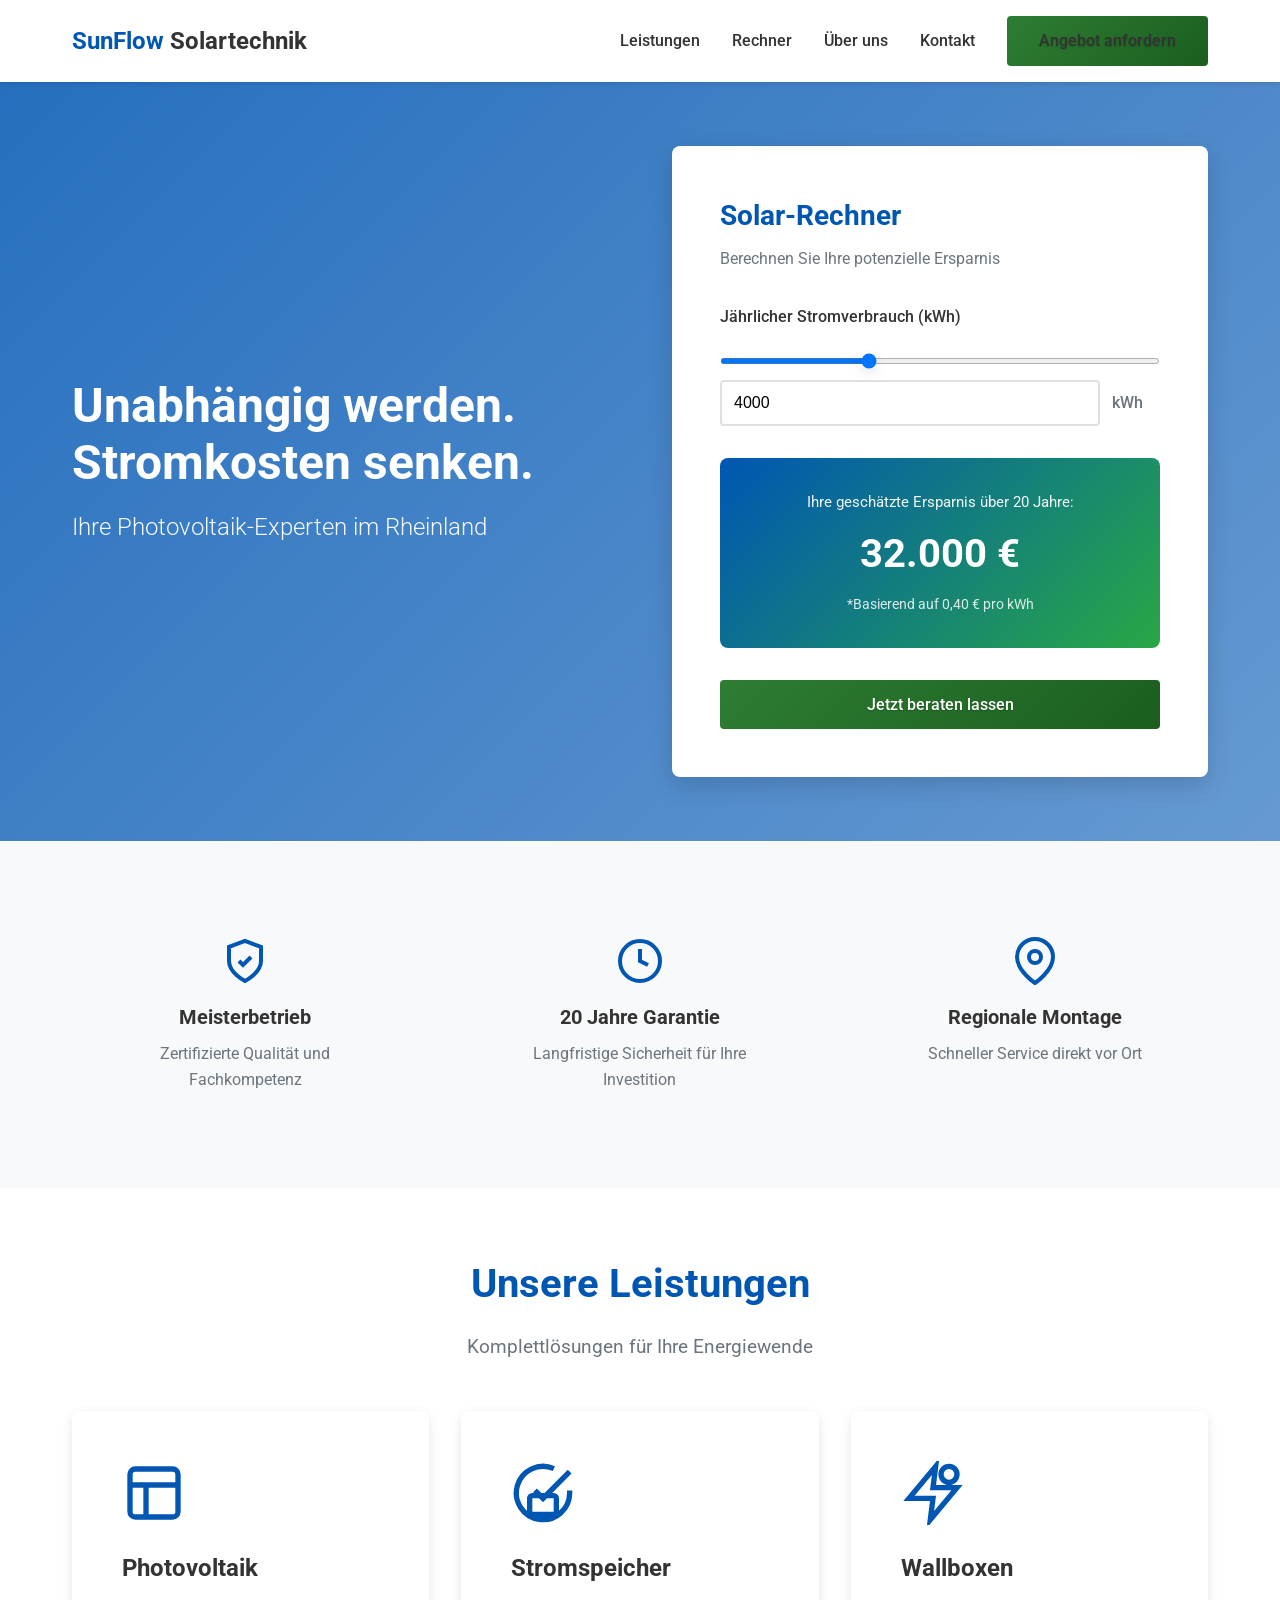
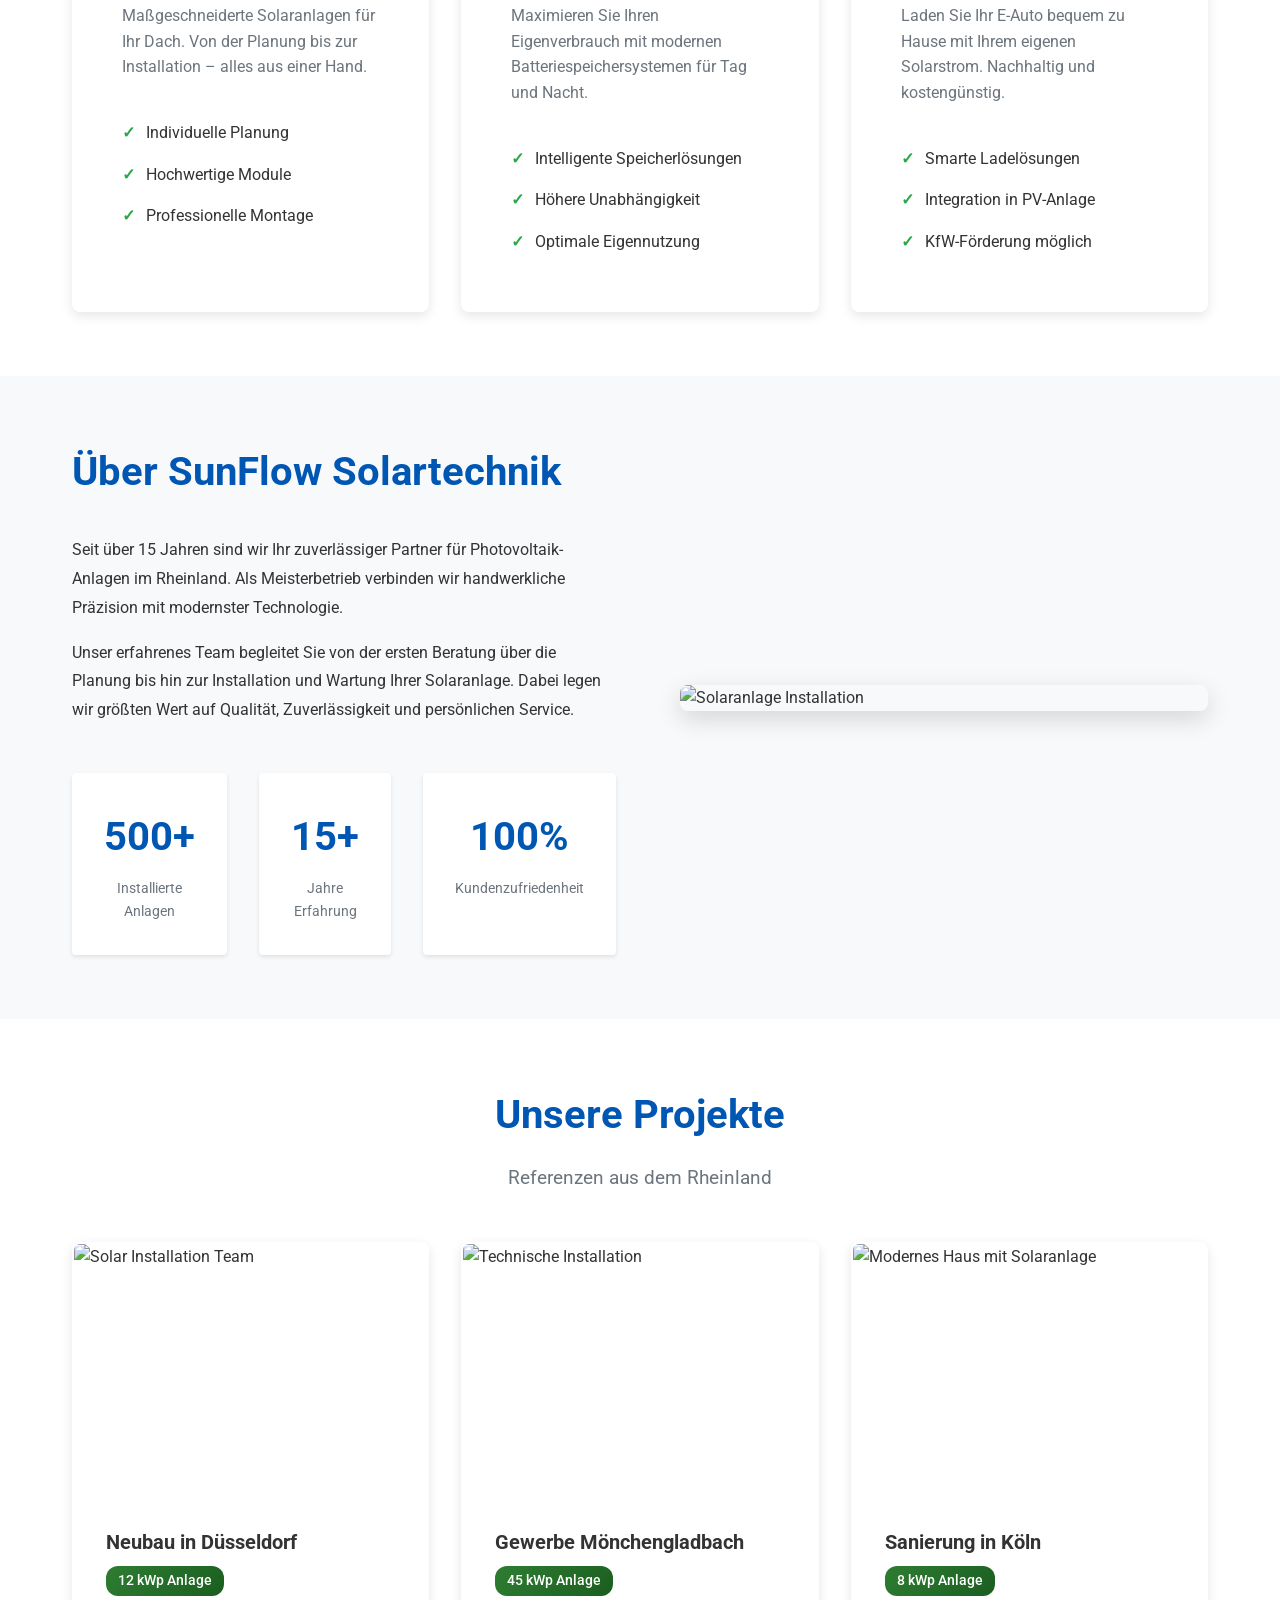
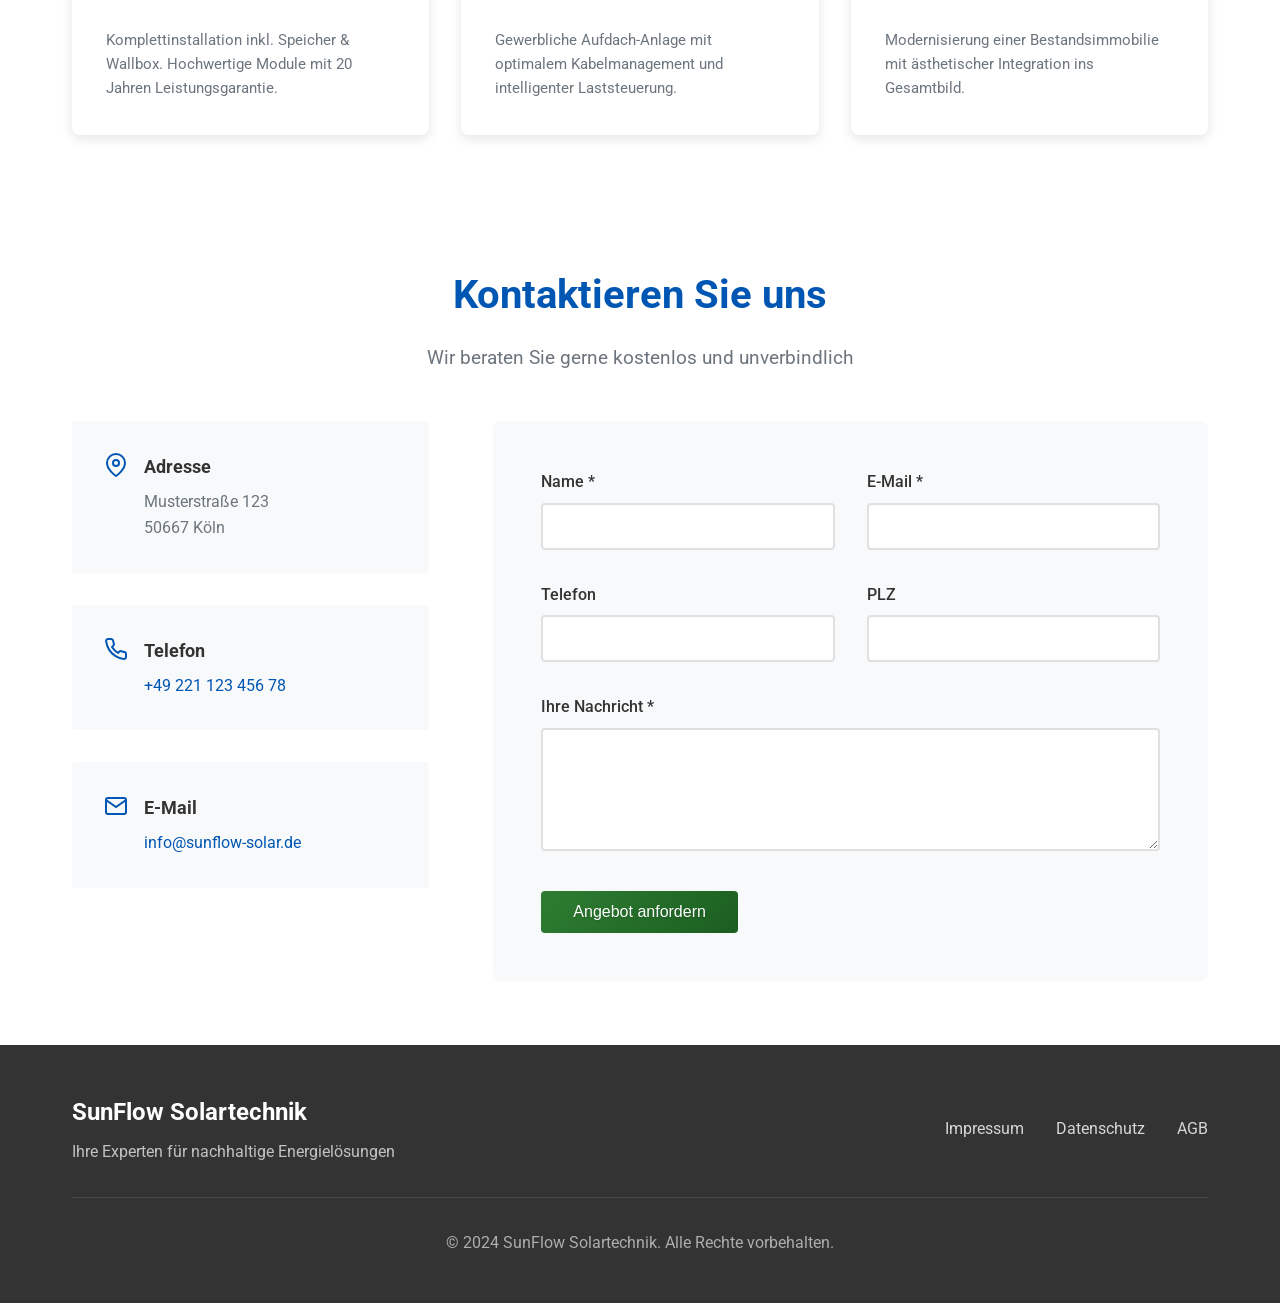
==== commit 06c17c39: "d" ====
--- a/index.html
+++ b/index.html
@@ -34,6 +34,7 @@
                         <li><a href="#leistungen">Leistungen</a></li>
                         <li><a href="#rechner">Rechner</a></li>
                         <li><a href="#ueber-uns">Über uns</a></li>
+                        <li><a href="#kontakt">Kontakt</a></li>
                     </ul>
                     <a href="#kontakt" class="btn btn-primary">Angebot anfordern</a>
                 </nav>
@@ -230,18 +231,34 @@
 
             <div class="references-grid">
                 <div class="reference-card">
-                    <img src="https://images.unsplash.com/photo-1509391366360-2e959784a276?w=600&h=400&fit=crop"
-                        alt="Photovoltaik-Anlage auf Einfamilienhaus">
+                    <img src="https://images.unsplash.com/photo-1594818379496-da1e345b0ded?w=600&h=400&fit=crop&q=solar-panel-worker"
+                        alt="Solar Installation Team">
+                    <div class="reference-content">
+                        <h3>Neubau in Düsseldorf</h3>
+                        <span class="reference-badge">12 kWp Anlage</span>
+                        <p>Komplettinstallation inkl. Speicher & Wallbox. Hochwertige Module mit 20 Jahren
+                            Leistungsgarantie.</p>
+                    </div>
                 </div>
 
                 <div class="reference-card">
-                    <img src="https://images.unsplash.com/photo-1497440001374-f26997328c1b?w=600&h=400&fit=crop"
-                        alt="Solarmodule auf Industriedach">
+                    <img src="https://images.unsplash.com/photo-1509391366360-2e959784a276?w=600&h=400&fit=crop&q=solar-inverter-cables"
+                        alt="Technische Installation">
+                    <div class="reference-content">
+                        <h3>Gewerbe Mönchengladbach</h3>
+                        <span class="reference-badge">45 kWp Anlage</span>
+                        <p>Gewerbliche Aufdach-Anlage mit optimalem Kabelmanagement und intelligenter Laststeuerung.</p>
+                    </div>
                 </div>
 
                 <div class="reference-card">
-                    <img src="https://images.unsplash.com/photo-1508514177221-188b1cf16e9d?w=600&h=400&fit=crop"
-                        alt="Gewerbliche Photovoltaik-Installation">
+                    <img src="https://images.unsplash.com/photo-1560518883-ce09059eeffa?w=600&h=400&fit=crop&q=modern-house-solar-roof"
+                        alt="Modernes Haus mit Solaranlage">
+                    <div class="reference-content">
+                        <h3>Sanierung in Köln</h3>
+                        <span class="reference-badge">8 kWp Anlage</span>
+                        <p>Modernisierung einer Bestandsimmobilie mit ästhetischer Integration ins Gesamtbild.</p>
+                    </div>
                 </div>
             </div>
         </div>
--- a/styles.css
+++ b/styles.css
@@ -180,26 +180,26 @@
 }
 
 .btn-primary {
-    background-color: #ff9800;
+    background: linear-gradient(135deg, #2e7d32 0%, #1b5e20 100%);
     color: var(--color-white);
     text-shadow: 0 1px 2px rgba(0, 0, 0, 0.2);
 }
 
 .btn-primary:hover {
-    background-color: #e68900;
+    background: linear-gradient(135deg, #388e3c 0%, #2e7d32 100%);
     transform: translateY(-2px);
     box-shadow: var(--shadow-md);
 }
 
 .btn-secondary {
-    background-color: #ff9800;
+    background: linear-gradient(135deg, #2e7d32 0%, #1b5e20 100%);
     color: var(--color-white);
     width: 100%;
     text-shadow: 0 1px 2px rgba(0, 0, 0, 0.2);
 }
 
 .btn-secondary:hover {
-    background-color: #e68900;
+    background: linear-gradient(135deg, #388e3c 0%, #2e7d32 100%);
     transform: translateY(-2px);
     box-shadow: var(--shadow-md);
 }
@@ -566,15 +566,45 @@
 }
 
 .reference-card:hover {
-    transform: translateY(-5px);
+    transform: translateY(-8px);
     box-shadow: var(--shadow-lg);
-    border-color: var(--color-tech-blue);
+    border-color: #2e7d32;
 }
 
 .reference-card img {
     width: 100%;
     height: 250px;
     object-fit: cover;
+}
+
+.reference-content {
+    padding: var(--spacing-md);
+    background-color: var(--color-white);
+}
+
+.reference-content h3 {
+    font-size: 1.25rem;
+    font-weight: var(--font-weight-bold);
+    color: var(--color-dark);
+    margin-bottom: var(--spacing-xs);
+}
+
+.reference-badge {
+    display: inline-block;
+    background: linear-gradient(135deg, #2e7d32 0%, #1b5e20 100%);
+    color: var(--color-white);
+    padding: 4px 12px;
+    border-radius: 12px;
+    font-size: 0.85rem;
+    font-weight: var(--font-weight-medium);
+    margin-bottom: var(--spacing-sm);
+}
+
+.reference-content p {
+    color: var(--color-medium-gray);
+    font-size: 0.95rem;
+    line-height: 1.6;
+    margin-top: var(--spacing-sm);
 }
 
 /* ====================================
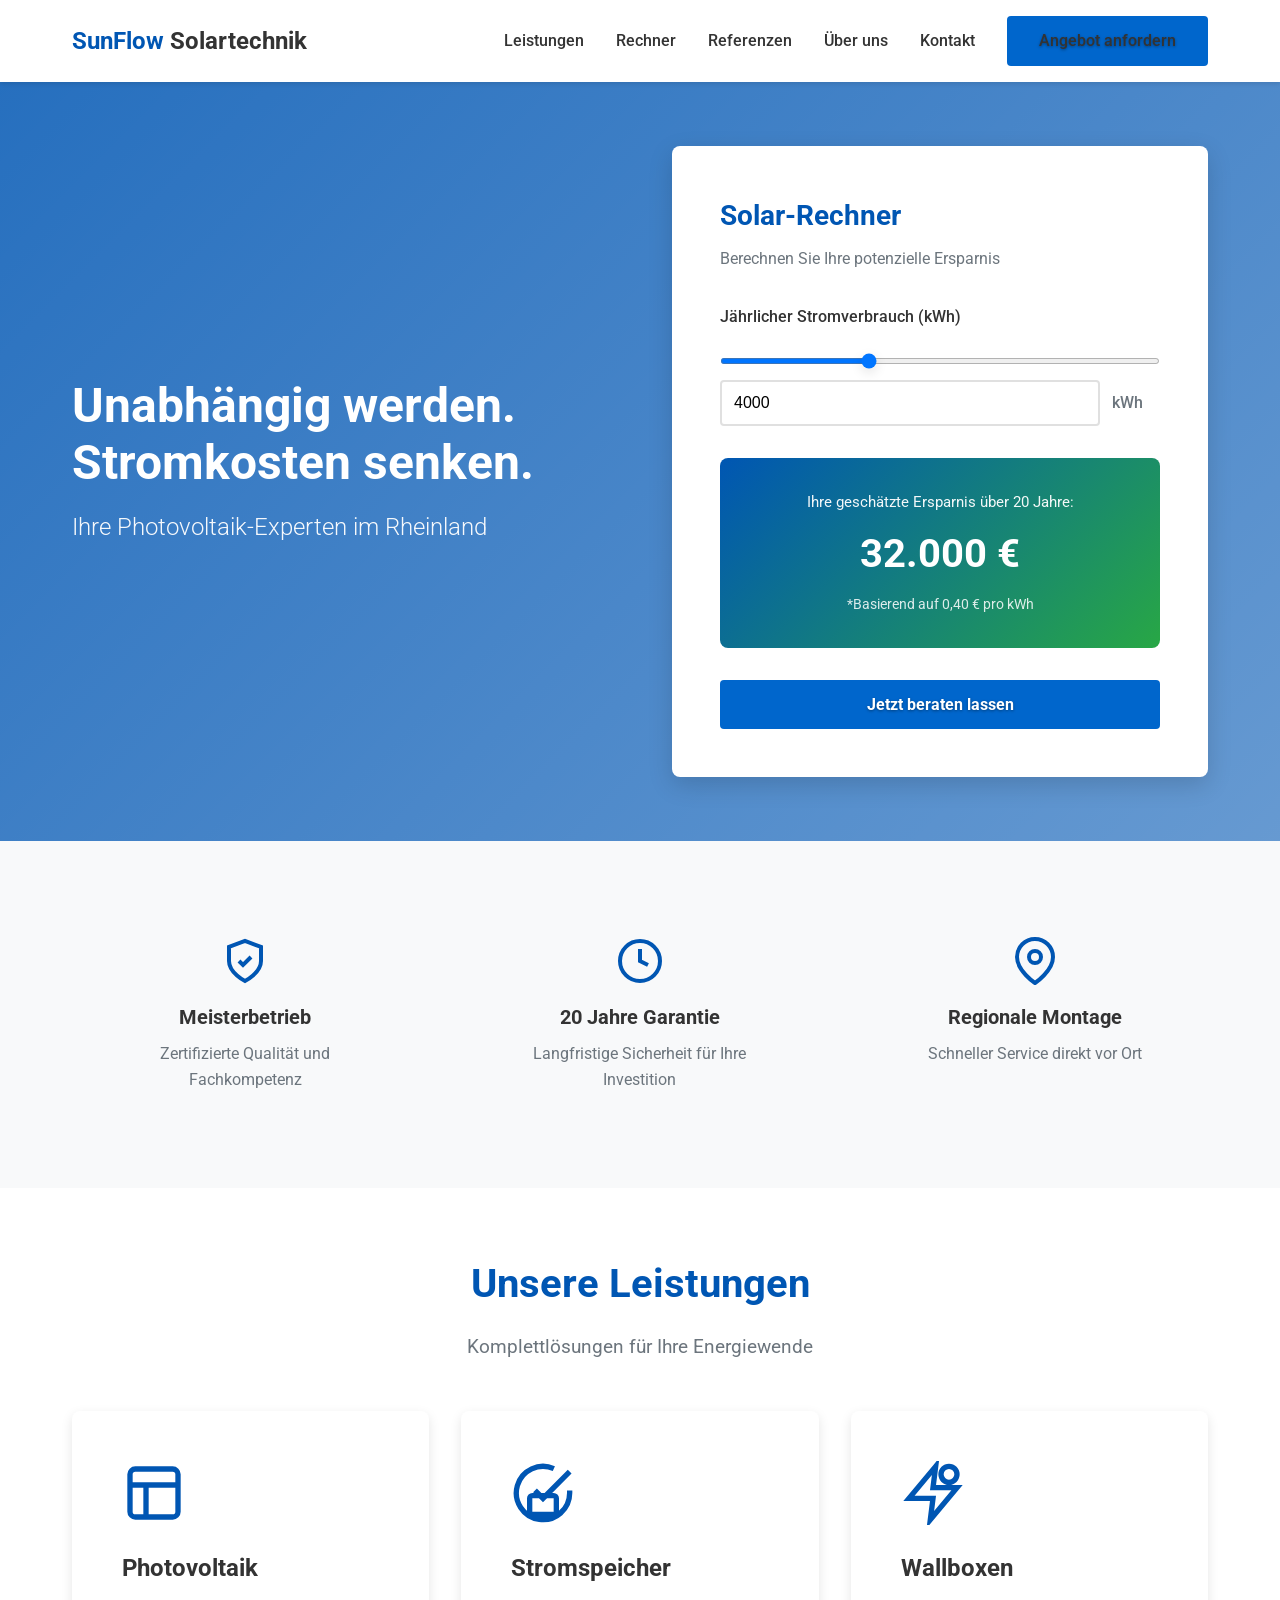
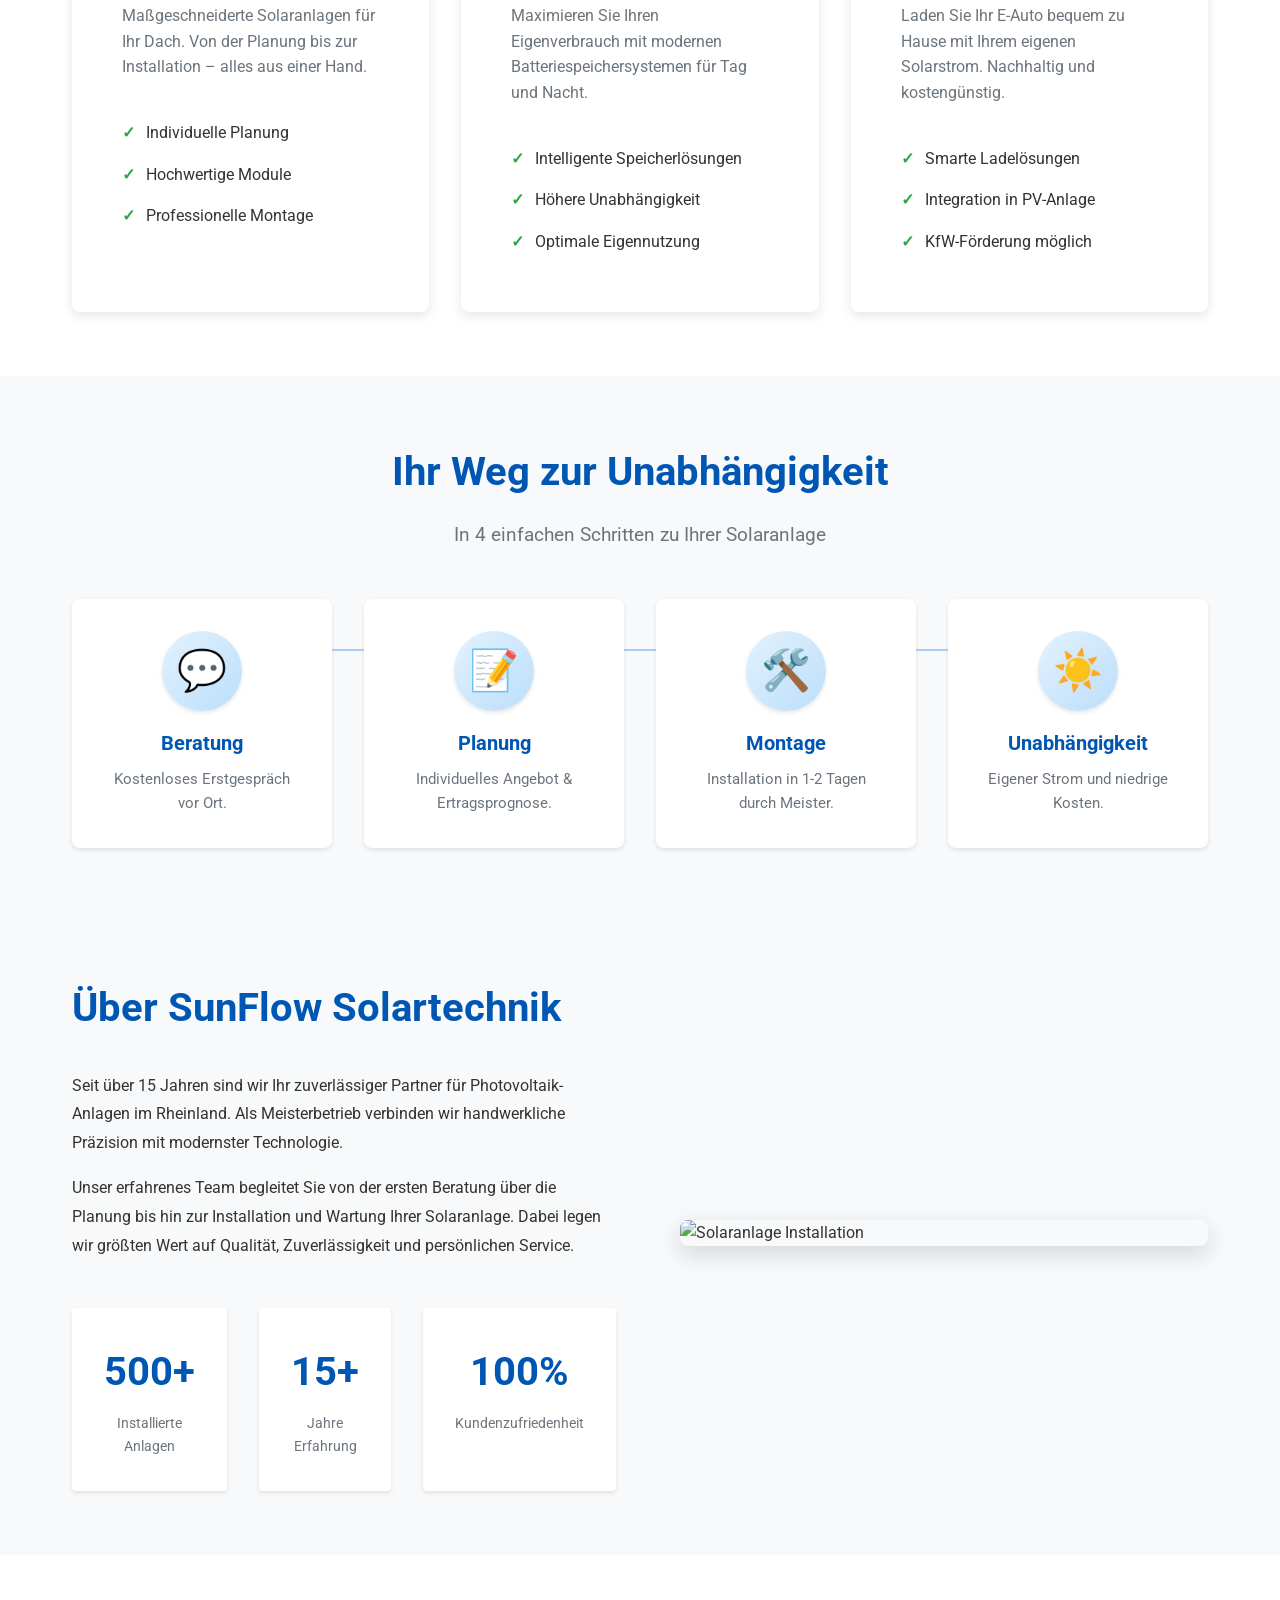
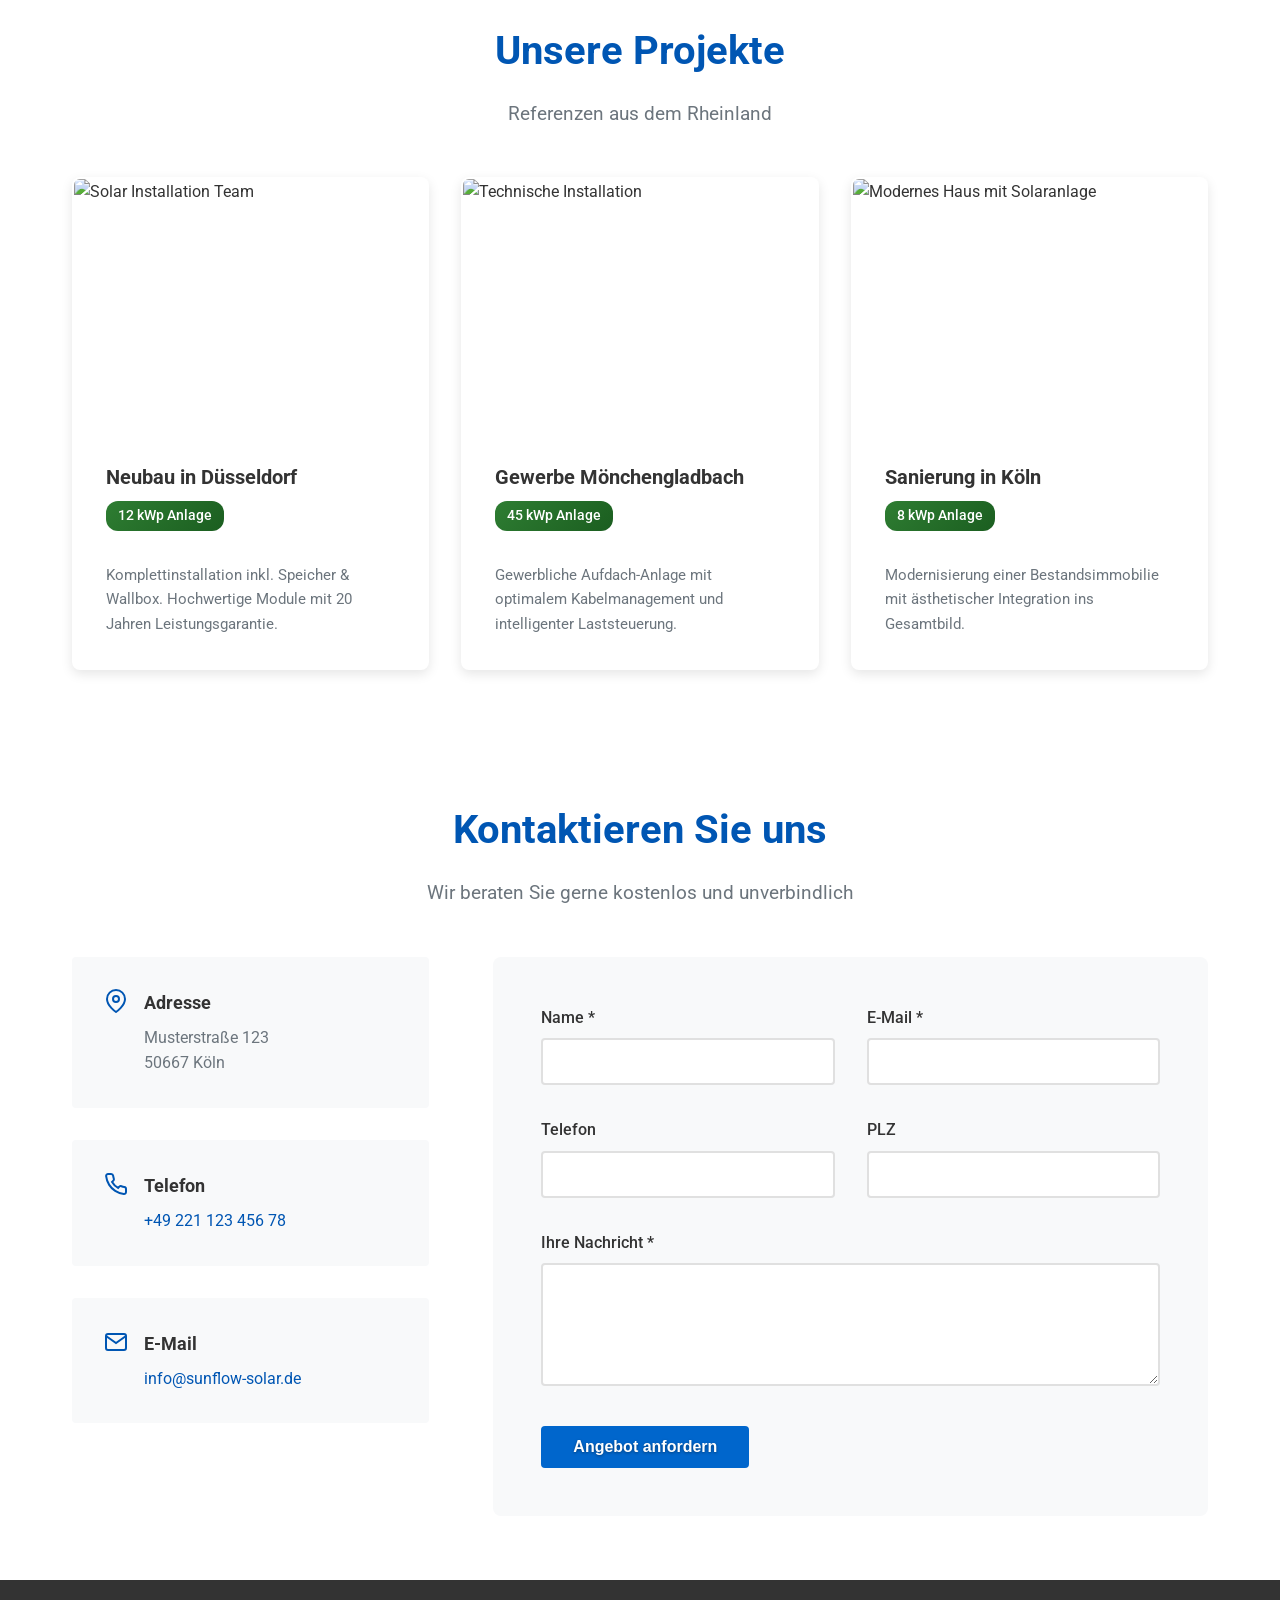
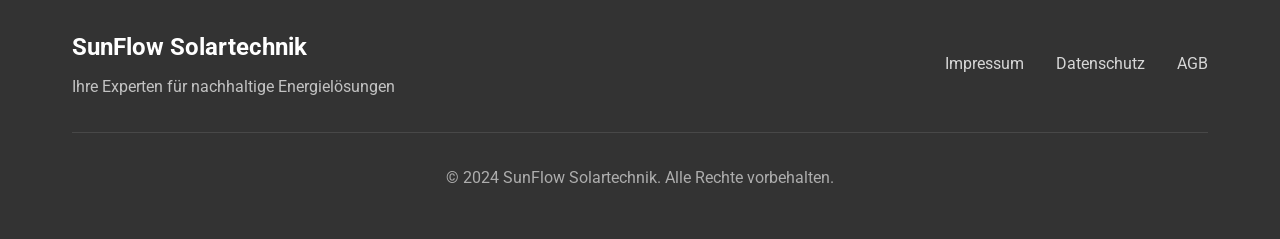
==== commit 79bf6616: "d" ====
--- a/index.html
+++ b/index.html
@@ -11,6 +11,8 @@
     <link rel="preconnect" href="https://fonts.gstatic.com" crossorigin>
     <link href="https://fonts.googleapis.com/css2?family=Roboto:wght@300;400;500;700&display=swap" rel="stylesheet">
     <link rel="stylesheet" href="styles.css">
+    <link rel="icon"
+        href="data:image/svg+xml,<svg xmlns=%22http://www.w3.org/2000/svg%22 viewBox=%220 0 100 100%22><text y=%22.9em%22 font-size=%2290%22>⚡</text></svg>">
 </head>
 
 <body>
@@ -33,6 +35,7 @@
                     <ul>
                         <li><a href="#leistungen">Leistungen</a></li>
                         <li><a href="#rechner">Rechner</a></li>
+                        <li><a href="#referenzen">Referenzen</a></li>
                         <li><a href="#ueber-uns">Über uns</a></li>
                         <li><a href="#kontakt">Kontakt</a></li>
                     </ul>
@@ -184,6 +187,40 @@
                         <li>Integration in PV-Anlage</li>
                         <li>KfW-Förderung möglich</li>
                     </ul>
+                </div>
+            </div>
+        </div>
+    </section>
+
+    <!-- Process Section (Der Ablauf) -->
+    <section class="process-section" id="ablauf">
+        <div class="container">
+            <h2 class="section-title">Ihr Weg zur Unabhängigkeit</h2>
+            <p class="section-subtitle">In 4 einfachen Schritten zu Ihrer Solaranlage</p>
+
+            <div class="process-grid">
+                <div class="process-step">
+                    <div class="process-step-icon">💬</div>
+                    <h3>Beratung</h3>
+                    <p>Kostenloses Erstgespräch vor Ort.</p>
+                </div>
+
+                <div class="process-step">
+                    <div class="process-step-icon">📝</div>
+                    <h3>Planung</h3>
+                    <p>Individuelles Angebot & Ertragsprognose.</p>
+                </div>
+
+                <div class="process-step">
+                    <div class="process-step-icon">🛠️</div>
+                    <h3>Montage</h3>
+                    <p>Installation in 1-2 Tagen durch Meister.</p>
+                </div>
+
+                <div class="process-step">
+                    <div class="process-step-icon">☀️</div>
+                    <h3>Unabhängigkeit</h3>
+                    <p>Eigener Strom und niedrige Kosten.</p>
                 </div>
             </div>
         </div>
@@ -230,7 +267,10 @@
             <p class="section-subtitle">Referenzen aus dem Rheinland</p>
 
             <div class="references-grid">
-                <div class="reference-card">
+                <div class="reference-card" data-title="Neubau in Düsseldorf"
+                    data-desc="Komplettinstallation inkl. Speicher & Wallbox. Hochwertige Module mit 20 Jahren Leistungsgarantie."
+                    data-details="12 kWp Anlage | Speicher 10 kWh | Wallbox 11 kW | 40217 Düsseldorf"
+                    data-img="https://images.unsplash.com/photo-1594818379496-da1e345b0ded?w=600&h=400&fit=crop&q=solar-panel-worker">
                     <img src="https://images.unsplash.com/photo-1594818379496-da1e345b0ded?w=600&h=400&fit=crop&q=solar-panel-worker"
                         alt="Solar Installation Team">
                     <div class="reference-content">
@@ -241,7 +281,10 @@
                     </div>
                 </div>
 
-                <div class="reference-card">
+                <div class="reference-card" data-title="Gewerbe Mönchengladbach"
+                    data-desc="Gewerbliche Aufdach-Anlage mit optimalem Kabelmanagement und intelligenter Laststeuerung."
+                    data-details="45 kWp Anlage | Speicher 25 kWh | Energiemanagement | 41061 Mönchengladbach"
+                    data-img="https://images.unsplash.com/photo-1509391366360-2e959784a276?w=600&h=400&fit=crop&q=solar-inverter-cables">
                     <img src="https://images.unsplash.com/photo-1509391366360-2e959784a276?w=600&h=400&fit=crop&q=solar-inverter-cables"
                         alt="Technische Installation">
                     <div class="reference-content">
@@ -251,7 +294,10 @@
                     </div>
                 </div>
 
-                <div class="reference-card">
+                <div class="reference-card" data-title="Sanierung in Köln"
+                    data-desc="Modernisierung einer Bestandsimmobilie mit ästhetischer Integration ins Gesamtbild."
+                    data-details="8 kWp Anlage | Speicher 5 kWh | 50667 Köln"
+                    data-img="https://images.unsplash.com/photo-1560518883-ce09059eeffa?w=600&h=400&fit=crop&q=modern-house-solar-roof">
                     <img src="https://images.unsplash.com/photo-1560518883-ce09059eeffa?w=600&h=400&fit=crop&q=modern-house-solar-roof"
                         alt="Modernes Haus mit Solaranlage">
                     <div class="reference-content">
@@ -365,6 +411,35 @@
         </div>
     </footer>
 
+    <!-- Project Details Modal -->
+    <div class="project-modal" id="projectModal">
+        <div class="project-modal-overlay" id="projectModalOverlay"></div>
+        <div class="project-modal-content">
+            <button class="project-modal-close" id="projectModalClose" aria-label="Schließen">
+                <svg width="24" height="24" viewBox="0 0 24 24" fill="none" stroke="currentColor" stroke-width="2">
+                    <line x1="18" y1="6" x2="6" y2="18"></line>
+                    <line x1="6" y1="6" x2="18" y2="18"></line>
+                </svg>
+            </button>
+
+            <div class="project-modal-image">
+                <img id="projectModalImg" src="" alt="Project Image">
+            </div>
+
+            <div class="project-modal-body">
+                <h3 id="projectModalTitle">Project Title</h3>
+                <p id="projectModalDesc" class="project-modal-description">Project description</p>
+
+                <div class="project-modal-details">
+                    <h4>Projekt-Details</h4>
+                    <p id="projectModalDetailsText">Details</p>
+                </div>
+
+                <a href="#rechner" class="btn btn-primary project-modal-cta">Ähnliches Projekt anfragen</a>
+            </div>
+        </div>
+    </div>
+
     <script src="script.js"></script>
 </body>
 
--- a/styles.css
+++ b/styles.css
@@ -180,26 +180,28 @@
 }
 
 .btn-primary {
-    background: linear-gradient(135deg, #2e7d32 0%, #1b5e20 100%);
-    color: var(--color-white);
-    text-shadow: 0 1px 2px rgba(0, 0, 0, 0.2);
+    background: #0066cc;
+    color: #ffffff;
+    font-weight: 700;
+    text-shadow: 0 1px 3px rgba(0, 0, 0, 0.4);
 }
 
 .btn-primary:hover {
-    background: linear-gradient(135deg, #388e3c 0%, #2e7d32 100%);
+    background: #0052a3;
     transform: translateY(-2px);
     box-shadow: var(--shadow-md);
 }
 
 .btn-secondary {
-    background: linear-gradient(135deg, #2e7d32 0%, #1b5e20 100%);
-    color: var(--color-white);
+    background: #0066cc;
+    color: #ffffff;
     width: 100%;
-    text-shadow: 0 1px 2px rgba(0, 0, 0, 0.2);
+    font-weight: 700;
+    text-shadow: 0 1px 3px rgba(0, 0, 0, 0.4);
 }
 
 .btn-secondary:hover {
-    background: linear-gradient(135deg, #388e3c 0%, #2e7d32 100%);
+    background: #0052a3;
     transform: translateY(-2px);
     box-shadow: var(--shadow-md);
 }
@@ -563,12 +565,13 @@
     box-shadow: var(--shadow-md);
     transition: var(--transition-base);
     border: 2px solid transparent;
+    cursor: pointer;
 }
 
 .reference-card:hover {
     transform: translateY(-8px);
     box-shadow: var(--shadow-lg);
-    border-color: #2e7d32;
+    border-color: #0066cc;
 }
 
 .reference-card img {
@@ -605,6 +608,243 @@
     font-size: 0.95rem;
     line-height: 1.6;
     margin-top: var(--spacing-sm);
+}
+
+/* ====================================
+   Process Section (Der Ablauf)
+   ==================================== */
+.process-section {
+    padding: var(--spacing-xl) 0;
+    background-color: var(--color-light-gray);
+}
+
+.process-grid {
+    display: grid;
+    grid-template-columns: repeat(4, 1fr);
+    gap: var(--spacing-md);
+    position: relative;
+    margin-top: var(--spacing-lg);
+}
+
+.process-step {
+    text-align: center;
+    padding: var(--spacing-md);
+    background-color: var(--color-white);
+    border-radius: var(--radius-md);
+    box-shadow: var(--shadow-sm);
+    transition: var(--transition-base);
+    position: relative;
+}
+
+.process-step:hover {
+    transform: translateY(-5px);
+    box-shadow: var(--shadow-md);
+}
+
+.process-step-icon {
+    width: 80px;
+    height: 80px;
+    margin: 0 auto var(--spacing-sm);
+    background: linear-gradient(135deg, #e3f2fd 0%, #bbdefb 100%);
+    border-radius: 50%;
+    display: flex;
+    align-items: center;
+    justify-content: center;
+    font-size: 2.5rem;
+    box-shadow: var(--shadow-sm);
+}
+
+.process-step h3 {
+    font-size: 1.25rem;
+    color: var(--color-tech-blue);
+    margin-bottom: var(--spacing-xs);
+    font-weight: var(--font-weight-bold);
+}
+
+.process-step p {
+    color: var(--color-medium-gray);
+    font-size: 0.95rem;
+    line-height: 1.6;
+}
+
+/* Connecting line between steps */
+.process-grid::before {
+    content: "";
+    position: absolute;
+    top: 50px;
+    left: 12.5%;
+    right: 12.5%;
+    height: 2px;
+    background: linear-gradient(to right, #0066cc, #0066cc);
+    z-index: 0;
+    opacity: 0.3;
+}
+
+.process-step {
+    z-index: 1;
+}
+
+/* ====================================
+   Project Details Modal
+   ==================================== */
+.project-modal {
+    position: fixed;
+    top: 0;
+    left: 0;
+    width: 100%;
+    height: 100%;
+    z-index: 10000;
+    display: none;
+    align-items: center;
+    justify-content: center;
+    opacity: 0;
+    transition: opacity 0.3s ease;
+}
+
+.project-modal.active {
+    display: flex;
+    opacity: 1;
+}
+
+.project-modal-overlay {
+    position: absolute;
+    top: 0;
+    left: 0;
+    width: 100%;
+    height: 100%;
+    background: rgba(0, 0, 0, 0.8);
+    backdrop-filter: blur(4px);
+}
+
+.project-modal-content {
+    position: relative;
+    background: var(--color-white);
+    max-width: 800px;
+    width: 90%;
+    max-height: 90vh;
+    overflow-y: auto;
+    border-radius: var(--radius-md);
+    box-shadow: 0 20px 60px rgba(0, 0, 0, 0.3);
+    z-index: 10001;
+    animation: modalSlideIn 0.4s ease;
+}
+
+@keyframes modalSlideIn {
+    from {
+        transform: translateY(-50px);
+        opacity: 0;
+    }
+
+    to {
+        transform: translateY(0);
+        opacity: 1;
+    }
+}
+
+.project-modal-close {
+    position: absolute;
+    top: 20px;
+    right: 20px;
+    background: rgba(255, 255, 255, 0.9);
+    border: none;
+    width: 40px;
+    height: 40px;
+    border-radius: 50%;
+    display: flex;
+    align-items: center;
+    justify-content: center;
+    cursor: pointer;
+    transition: var(--transition-base);
+    z-index: 10002;
+    box-shadow: var(--shadow-md);
+}
+
+.project-modal-close:hover {
+    background: var(--color-white);
+    transform: rotate(90deg);
+}
+
+.project-modal-close svg {
+    color: var(--color-dark);
+}
+
+.project-modal-image {
+    width: 100%;
+    height: 400px;
+    overflow: hidden;
+    background-color: var(--color-light-gray);
+}
+
+.project-modal-image img {
+    width: 100%;
+    height: 100%;
+    object-fit: cover;
+}
+
+.project-modal-body {
+    padding: var(--spacing-lg);
+}
+
+.project-modal-body h3 {
+    font-size: 2rem;
+    color: var(--color-tech-blue);
+    margin-bottom: var(--spacing-sm);
+    font-weight: var(--font-weight-bold);
+}
+
+.project-modal-description {
+    font-size: 1.1rem;
+    color: var(--color-dark);
+    line-height: 1.8;
+    margin-bottom: var(--spacing-md);
+}
+
+.project-modal-details {
+    background: linear-gradient(135deg, #e3f2fd 0%, #bbdefb 100%);
+    padding: var(--spacing-md);
+    border-radius: var(--radius-sm);
+    margin-bottom: var(--spacing-lg);
+    border-left: 4px solid #0066cc;
+}
+
+.project-modal-details h4 {
+    font-size: 1.2rem;
+    color: var(--color-tech-blue);
+    margin-bottom: var(--spacing-xs);
+    font-weight: var(--font-weight-bold);
+}
+
+.project-modal-details p {
+    color: var(--color-dark);
+    font-size: 1rem;
+    line-height: 1.8;
+    white-space: pre-line;
+}
+
+.project-modal-cta {
+    width: 100%;
+    display: block;
+    text-align: center;
+}
+
+/* Mobile Responsiveness */
+@media (max-width: 768px) {
+    .project-modal-content {
+        width: 95%;
+        max-height: 95vh;
+    }
+
+    .project-modal-image {
+        height: 250px;
+    }
+
+    .project-modal-body {
+        padding: var(--spacing-md);
+    }
+
+    .project-modal-body h3 {
+        font-size: 1.5rem;
+    }
 }
 
 /* ====================================
@@ -820,6 +1060,15 @@
         grid-template-columns: 1fr;
     }
 
+    /* Process */
+    .process-grid {
+        grid-template-columns: 1fr;
+    }
+
+    .process-grid::before {
+        display: none;
+    }
+
     /* About */
     .about-content {
         grid-template-columns: 1fr;
@@ -862,4 +1111,8 @@
     .trust-grid {
         grid-template-columns: repeat(2, 1fr);
     }
+
+    .process-grid {
+        grid-template-columns: repeat(2, 1fr);
+    }
 }
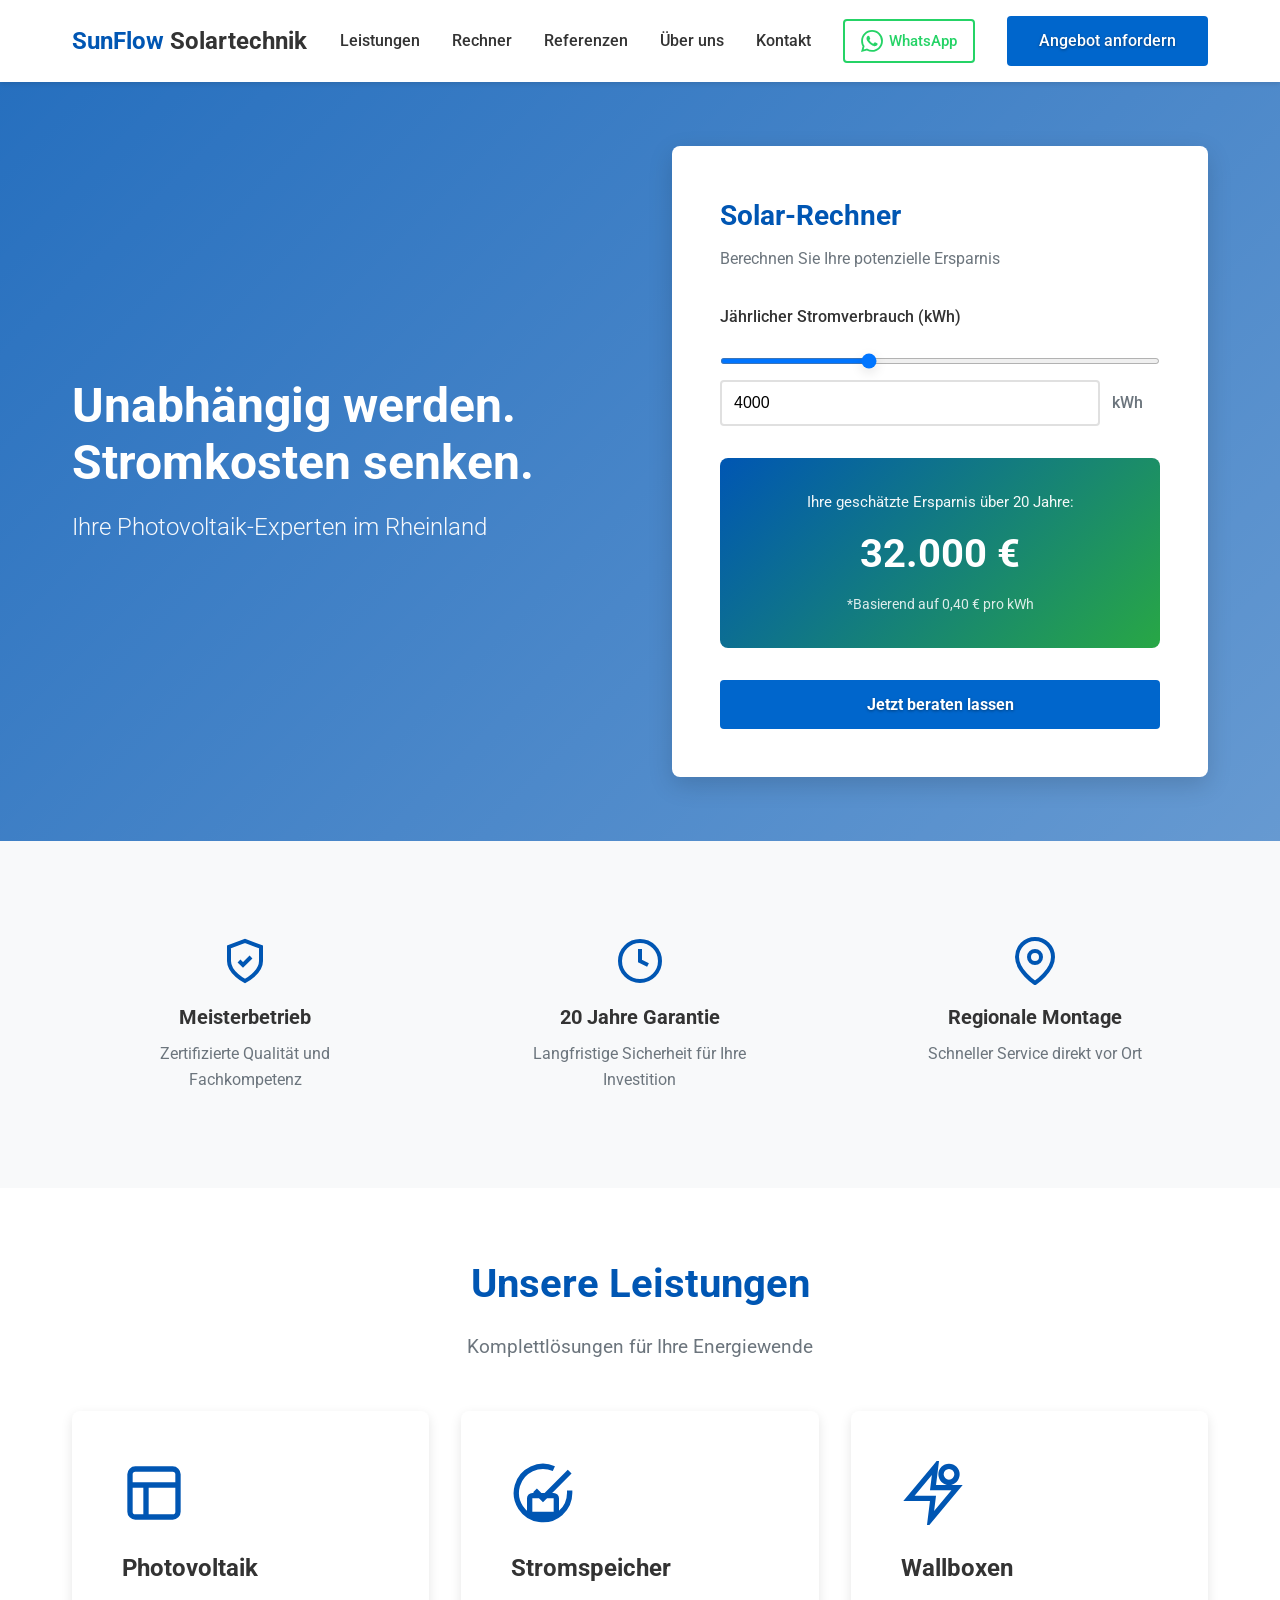
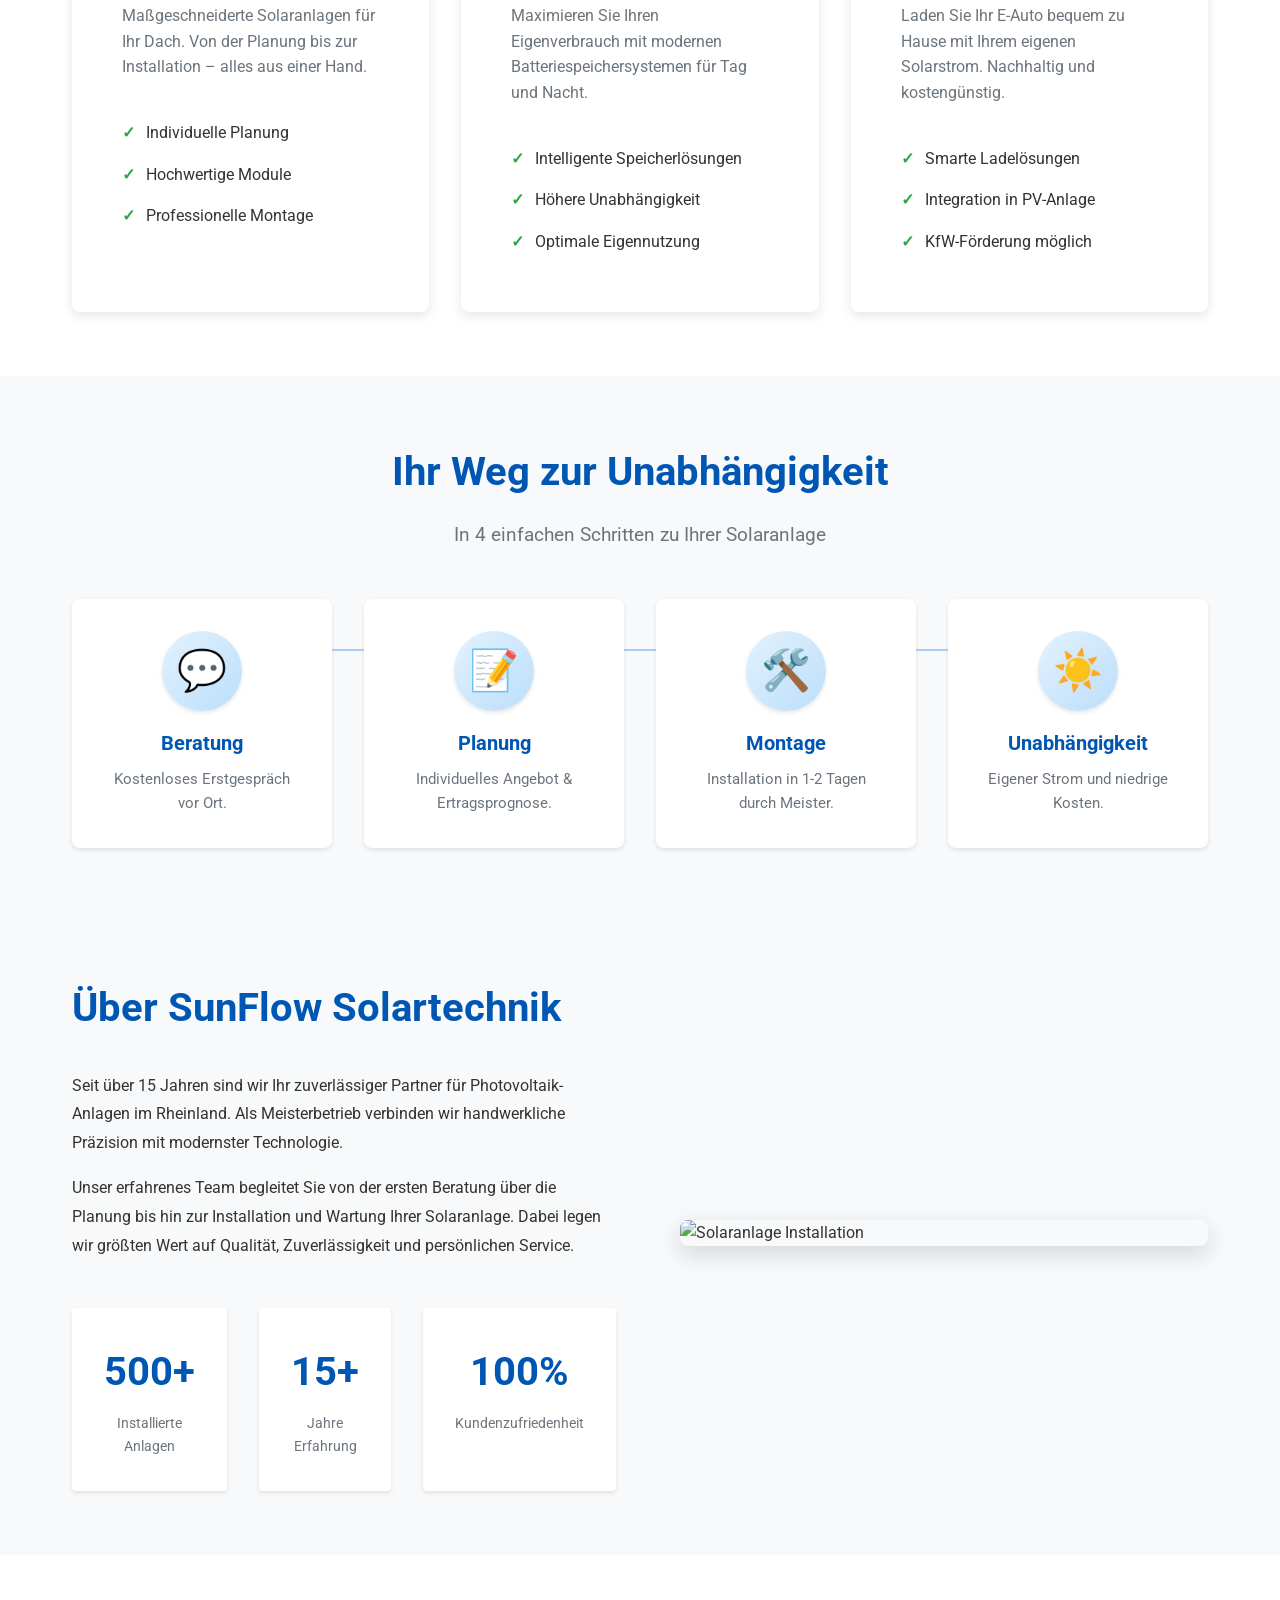
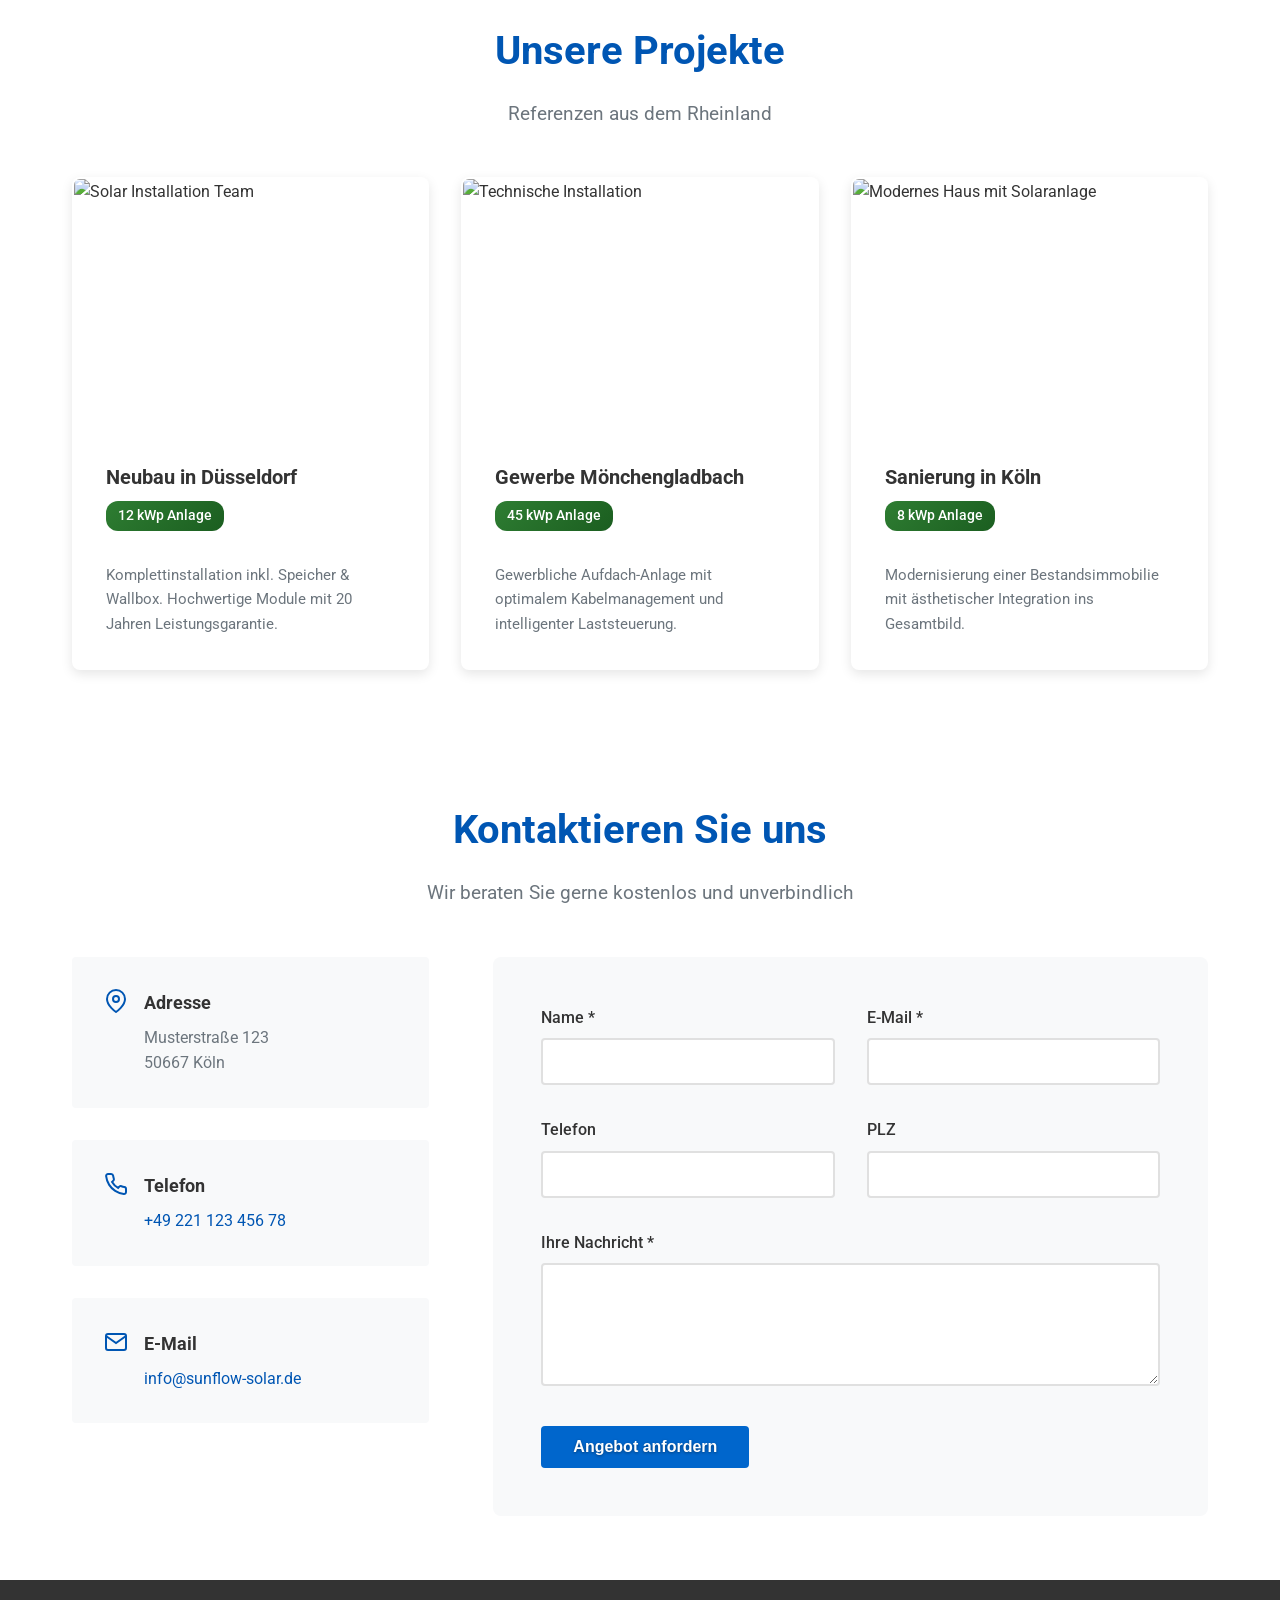
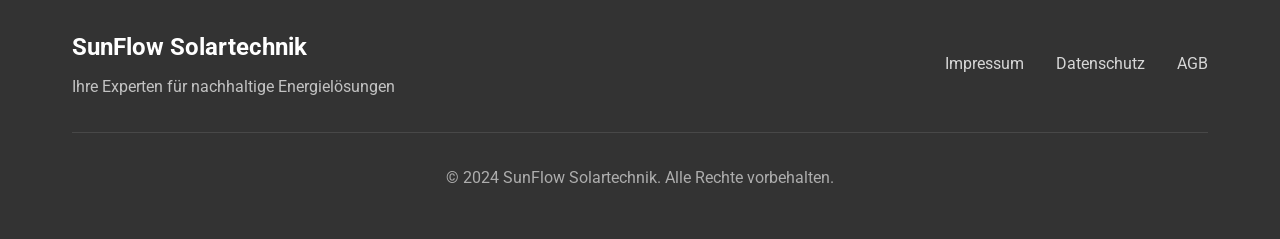
==== commit ec710a01: "R" ====
--- a/index.html
+++ b/index.html
@@ -11,8 +11,7 @@
     <link rel="preconnect" href="https://fonts.gstatic.com" crossorigin>
     <link href="https://fonts.googleapis.com/css2?family=Roboto:wght@300;400;500;700&display=swap" rel="stylesheet">
     <link rel="stylesheet" href="styles.css">
-    <link rel="icon"
-        href="data:image/svg+xml,<svg xmlns=%22http://www.w3.org/2000/svg%22 viewBox=%220 0 100 100%22><text y=%22.9em%22 font-size=%2290%22>⚡</text></svg>">
+    <link rel="icon" type="image/png" href="favicon.png">
 </head>
 
 <body>
@@ -21,7 +20,9 @@
         <div class="container">
             <div class="header-content">
                 <div class="logo">
-                    <h1>SunFlow <span>Solartechnik</span></h1>
+                    <a href="#">
+                        <h1>SunFlow <span>Solartechnik</span></h1>
+                    </a>
                 </div>
 
                 <!-- Mobile Menu Toggle -->
@@ -39,6 +40,12 @@
                         <li><a href="#ueber-uns">Über uns</a></li>
                         <li><a href="#kontakt">Kontakt</a></li>
                     </ul>
+                    <a href="https://wa.me/4917012345678" target="_blank" rel="noopener noreferrer" class="header-whatsapp" aria-label="WhatsApp Kontakt">
+                        <svg width="22" height="22" viewBox="0 0 24 24" fill="currentColor">
+                            <path d="M17.472 14.382c-.297-.149-1.758-.867-2.03-.967-.273-.099-.471-.148-.67.15-.197.297-.767.966-.94 1.164-.173.199-.347.223-.644.075-.297-.15-1.255-.463-2.39-1.475-.883-.788-1.48-1.761-1.653-2.059-.173-.297-.018-.458.13-.606.134-.133.298-.347.446-.52.149-.174.198-.298.298-.497.099-.198.05-.371-.025-.52-.075-.149-.669-1.612-.916-2.207-.242-.579-.487-.5-.669-.51-.173-.008-.371-.01-.57-.01-.198 0-.52.074-.792.372-.272.297-1.04 1.016-1.04 2.479 0 1.462 1.065 2.875 1.213 3.074.149.198 2.096 3.2 5.077 4.487.709.306 1.262.489 1.694.625.712.227 1.36.195 1.871.118.571-.085 1.758-.719 2.006-1.413.248-.694.248-1.289.173-1.413-.074-.124-.272-.198-.57-.347m-5.421 7.403h-.004a9.87 9.87 0 01-5.031-1.378l-.361-.214-3.741.982.998-3.648-.235-.374a9.86 9.86 0 01-1.51-5.26c.001-5.45 4.436-9.884 9.888-9.884 2.64 0 5.122 1.03 6.988 2.898a9.825 9.825 0 012.893 6.994c-.003 5.45-4.437 9.884-9.885 9.884m8.413-18.297A11.815 11.815 0 0012.05 0C5.495 0 .16 5.335.157 11.892c0 2.096.547 4.142 1.588 5.945L.057 24l6.305-1.654a11.882 11.882 0 005.683 1.448h.005c6.554 0 11.89-5.335 11.893-11.893a11.821 11.821 0 00-3.48-8.413z"/>
+                        </svg>
+                        <span>WhatsApp</span>
+                    </a>
                     <a href="#kontakt" class="btn btn-primary">Angebot anfordern</a>
                 </nav>
             </div>
@@ -435,7 +442,7 @@
                     <p id="projectModalDetailsText">Details</p>
                 </div>
 
-                <a href="#rechner" class="btn btn-primary project-modal-cta">Ähnliches Projekt anfragen</a>
+                <a href="#kontakt" class="btn btn-primary project-modal-cta" id="projectModalCta">Ähnliches Projekt anfragen</a>
             </div>
         </div>
     </div>
--- a/styles.css
+++ b/styles.css
@@ -103,6 +103,12 @@
     padding: var(--spacing-sm) 0;
 }
 
+.logo a {
+    display: flex;
+    align-items: center;
+    text-decoration: none;
+}
+
 .logo h1 {
     font-size: 1.5rem;
     font-weight: var(--font-weight-bold);
@@ -131,6 +137,38 @@
 
 .nav a:hover {
     color: var(--color-tech-blue);
+}
+
+/* Ensure .btn-primary text stays white inside .nav */
+.nav a.btn-primary {
+    color: #ffffff;
+}
+
+.nav a.btn-primary:hover {
+    color: #ffffff;
+}
+
+/* WhatsApp Header Link */
+.header-whatsapp {
+    display: inline-flex;
+    align-items: center;
+    gap: 6px;
+    color: #25D366 !important;
+    font-weight: var(--font-weight-medium);
+    font-size: 0.95rem;
+    padding: 8px 16px;
+    border-radius: var(--radius-sm);
+    border: 2px solid #25D366;
+    transition: var(--transition-base);
+}
+
+.header-whatsapp:hover {
+    background-color: #25D366;
+    color: #ffffff !important;
+}
+
+.header-whatsapp svg {
+    flex-shrink: 0;
 }
 
 /* Mobile Menu Toggle */
@@ -1031,6 +1069,11 @@
         width: 100%;
     }
 
+    .nav .header-whatsapp {
+        width: 100%;
+        justify-content: center;
+    }
+
     /* Hero */
     .hero-content {
         grid-template-columns: 1fr;
